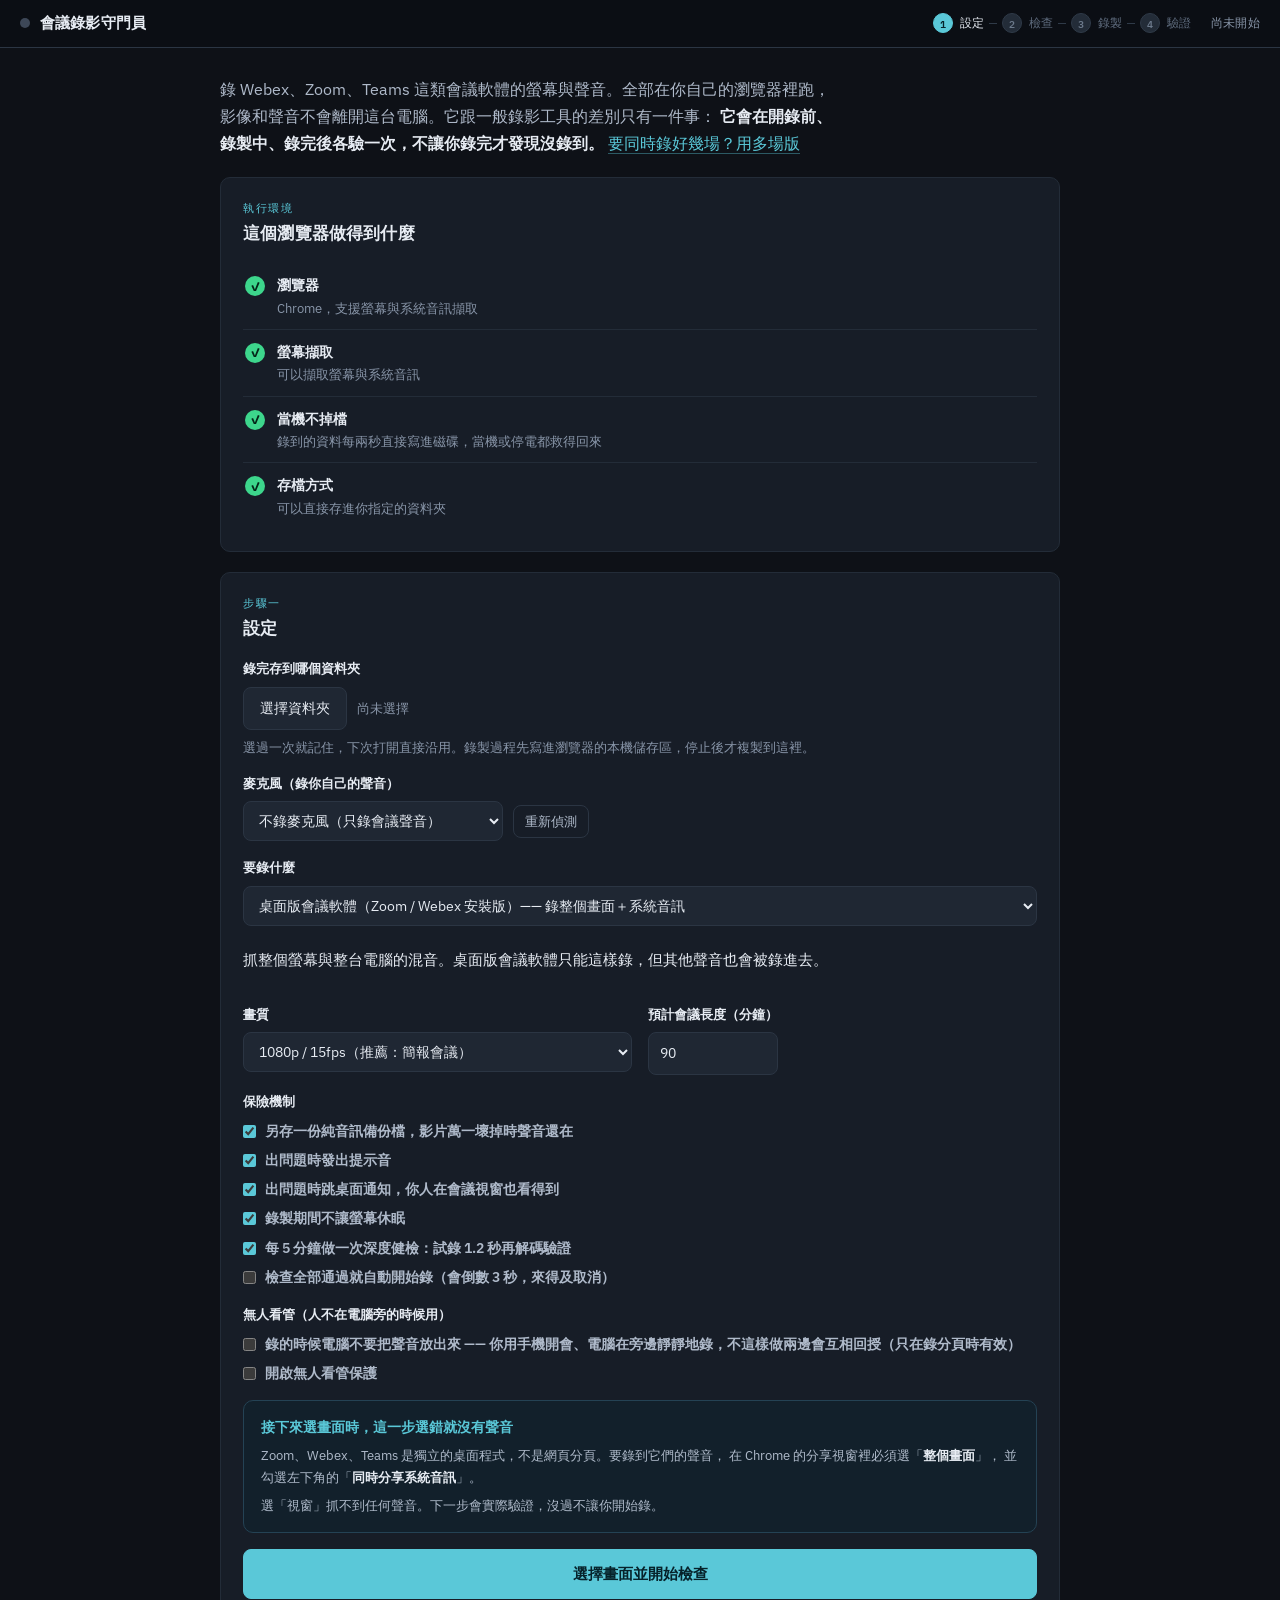
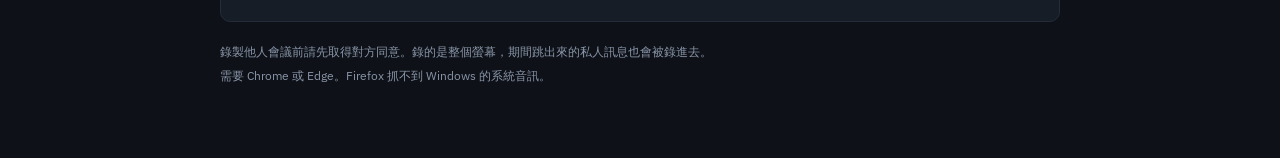
==== index.html @ 42abecb7 "四場教學寫進多場版頁面，並部署到 Cloudflare - multi.html 新增教學區：開始之前 4 條、正式步驟 10 步、最容易出錯的 4 件事   重點在「Chrome 分頁」頁籤與「同時" ====
<!doctype html>
<html lang="zh-Hant">
<head>
<meta charset="utf-8">
<meta name="viewport" content="width=device-width, initial-scale=1">
<title>會議錄影守門員</title>
<link rel="preconnect" href="https://fonts.googleapis.com">
<link rel="preconnect" href="https://fonts.gstatic.com" crossorigin>
<link rel="stylesheet" href="https://fonts.googleapis.com/css2?family=IBM+Plex+Mono:wght@400;500;600&family=IBM+Plex+Sans:wght@400;500;600;700&display=swap">
<link rel="stylesheet" href="app.css">
</head>
<body>
<header class="topbar">
<div class="rail">
  <div class="rail-id">
    <span class="rec-dot" id="statusDot"></span>
    <span class="rail-name">會議錄影守門員</span>
  </div>

  <ol class="stepper" id="stepper" aria-label="進度">
    <li data-n="1">設定</li>
    <li data-n="2">檢查</li>
    <li data-n="3">錄製</li>
    <li data-n="4">驗證</li>
  </ol>

  <div class="rail-clock" id="timer" hidden>00:00:00</div>
  <button type="button" class="btn stop sm" id="btnStopRail" hidden>停止並存檔</button>
  <div class="rail-state" id="statusText" role="status" aria-live="polite">初始化</div>
</div>

<div class="alert" id="alertBar" role="alert" aria-live="assertive" hidden>
  <span class="alert-mark" id="alertIcon">!</span>
  <div class="alert-body">
    <div class="alert-title" id="alertTitle"></div>
    <div class="alert-detail" id="alertDetail"></div>
  </div>
  <button type="button" class="btn ghost sm" id="alertMute">靜音提示</button>
</div>
</header>

<main>

  <p class="lede">
    錄 Webex、Zoom、Teams 這類會議軟體的螢幕與聲音。全部在你自己的瀏覽器裡跑，
    影像和聲音不會離開這台電腦。它跟一般錄影工具的差別只有一件事：
    <strong>它會在開錄前、錄製中、錄完後各驗一次，不讓你錄完才發現沒錄到。</strong>
    <a class="link" href="./multi.html">要同時錄好幾場？用多場版</a>
  </p>

  <!-- ── 環境自檢 ── -->
  <section class="panel" id="envCard">
    <div class="panel-head">
      <span class="eyebrow">執行環境</span>
      <h2>這個瀏覽器做得到什麼</h2>
    </div>
    <div class="checks" id="envList"></div>
    <div id="envEscape" hidden>
      <p class="note">螢幕擷取在嵌入的頁面裡被瀏覽器政策擋住，這一份只能看、不能錄。
        可以真正錄影的完整版在下面這個網址，把它貼到瀏覽器自己的分頁就能用：</p>
      <code class="urlbox" id="directUrl"></code>
      <div class="row">
        <button type="button" class="btn accent" id="btnCopyUrl">複製網址</button>
        <button type="button" class="btn" id="btnOpenTab">試著直接開新分頁</button>
        <span class="note" id="copyNote"></span>
      </div>
    </div>
  </section>

  <!-- ── 救援 ── -->
  <section class="panel flagged" id="recoveryCard" hidden>
    <div class="panel-head">
      <span class="eyebrow">救援</span>
      <h2>上次留下來的錄影檔</h2>
    </div>
    <p class="note">還存在瀏覽器本機儲存區裡。可能是上次當掉，也可能是匯出後沒清掉。</p>
    <div id="recoveryList" class="rows"></div>
  </section>

  <!-- ── 1 設定 ── -->
  <section class="panel" id="setupCard">
    <div class="panel-head">
      <span class="eyebrow">步驟一</span>
      <h2>設定</h2>
    </div>

    <div class="field">
      <span class="field-label">錄完存到哪個資料夾</span>
      <div class="row">
        <button type="button" class="btn accent" id="btnUseSaved" hidden>繼續用「<span id="savedName"></span>」</button>
        <button type="button" class="btn" id="btnPickDir">選擇資料夾</button>
        <span class="val" id="dirLabel">尚未選擇</span>
        <button type="button" class="btn ghost sm" id="btnForgetDir" hidden>忘記這個資料夾</button>
      </div>
      <p class="note">選過一次就記住，下次打開直接沿用。錄製過程先寫進瀏覽器的本機儲存區，停止後才複製到這裡。</p>
    </div>

    <div class="field">
      <label for="micSelect">麥克風（錄你自己的聲音）</label>
      <div class="row">
        <select id="micSelect"></select>
        <button type="button" class="btn ghost sm" id="btnRefreshMic">重新偵測</button>
      </div>
    </div>

    <div class="field">
      <label for="sourceMode">要錄什麼</label>
      <select id="sourceMode">
        <option value="monitor">桌面版會議軟體（Zoom / Webex 安裝版）—— 錄整個畫面＋系統音訊</option>
        <option value="browser">瀏覽器裡的會議（網頁版 / Meet / Teams）—— 只錄那個分頁</option>
      </select>
      <p class="hint" id="modeHint"></p>
    </div>

    <div class="grid-2">
      <div class="field">
        <label for="qualitySelect">畫質</label>
        <select id="qualitySelect"></select>
      </div>
      <div class="field">
        <label for="expectMinutes">預計會議長度（分鐘）</label>
        <input type="number" id="expectMinutes" value="90" min="5" max="600" step="5">
      </div>
    </div>

    <div class="field">
      <span class="field-label">保險機制</span>
      <label class="check" for="optBackupAudio"><input type="checkbox" id="optBackupAudio" checked><span>另存一份純音訊備份檔，影片萬一壞掉時聲音還在</span></label>
      <label class="check" for="optAlarm"><input type="checkbox" id="optAlarm" checked><span>出問題時發出提示音</span></label>
      <label class="check" for="optNotify"><input type="checkbox" id="optNotify" checked><span>出問題時跳桌面通知，你人在會議視窗也看得到</span></label>
      <label class="check" for="optWakeLock"><input type="checkbox" id="optWakeLock" checked><span>錄製期間不讓螢幕休眠</span></label>
      <label class="check" for="optDeep"><input type="checkbox" id="optDeep" checked><span>每 5 分鐘做一次深度健檢：試錄 1.2 秒再解碼驗證</span></label>
      <label class="check" for="optAutoStart"><input type="checkbox" id="optAutoStart"><span>檢查全部通過就自動開始錄（會倒數 3 秒，來得及取消）</span></label>
    </div>

    <div class="field">
      <span class="field-label">無人看管（人不在電腦旁的時候用）</span>
      <label class="check" for="optSilent"><input type="checkbox" id="optSilent"><span>錄的時候電腦不要把聲音放出來 —— 你用手機開會、電腦在旁邊靜靜地錄，不這樣做兩邊會互相回授（只在錄分頁時有效）</span></label>
      <label class="check" for="optUnattended"><input type="checkbox" id="optUnattended"><span>開啟無人看管保護</span></label>
      <div id="unattendedOpts" hidden>
        <label class="check" for="optAutoStopFatal"><input type="checkbox" id="optAutoStopFatal" checked><span>確定錄不到東西時自動收檔（資料停止寫入、錄影器停擺、寫檔失敗）—— 畫面卡住不算，因為那時聲音通常還在錄</span></label>
        <label class="check" for="optAutoStopQuiet"><input type="checkbox" id="optAutoStopQuiet"><span>連續靜音超過 <input type="number" id="quietMin" value="20" min="5" max="120" step="5"> 分鐘就收檔（會議散了自動結束；但如果真的安靜那麼久會提早收，尾巴會少）</span></label>
        <label class="check" for="maxHours2"><span>最長錄 <input type="number" id="maxHours" value="4" min="1" max="12" step="1"> 小時，到了就自動收檔存好</span></label>
        <p class="hint">⚠ 出門前記得把 Windows 的電源設定改成「永不睡眠」，電腦睡著錄影就停了。</p>
      </div>
    </div>

    <div class="callout" id="calloutMonitor">
      <h3>接下來選畫面時，這一步選錯就沒有聲音</h3>
      <p>Zoom、Webex、Teams 是獨立的桌面程式，不是網頁分頁。要錄到它們的聲音，
         在 Chrome 的分享視窗裡必須選「<strong>整個畫面</strong>」，
         並勾選左下角的「<strong>同時分享系統音訊</strong>」。</p>
      <p>選「視窗」抓不到任何聲音。下一步會實際驗證，沒過不讓你開始錄。</p>
    </div>

    <div class="callout" id="calloutBrowser" hidden>
      <h3>接下來選分頁時，這一步選錯就沒有聲音</h3>
      <p>在 Chrome 的分享視窗裡切到「<strong>Chrome 分頁</strong>」，挑會議那個分頁，
         並把「<strong>同時分享分頁音訊</strong>」勾起來。</p>
      <p>這個模式拿到的聲音<strong>只有那個分頁的</strong>，不會混到電腦上其他聲音，
         逐字稿品質最好。下一步會實際驗證，沒勾音訊不讓你開始錄。</p>
    </div>

    <button type="button" class="btn accent lg" id="btnPreflight">選擇畫面並開始檢查</button>
  </section>

  <!-- ── 2 檢查 ── -->
  <section class="panel" id="preflightCard" hidden>
    <div class="panel-head">
      <span class="eyebrow">步驟二</span>
      <h2>開錄前檢查</h2>
    </div>
    <div id="checkList" class="checks"></div>

    <figure class="screen" id="previewWrap" hidden>
      <video id="previewVideo" muted playsinline></video>
      <figcaption>這就是等一下會錄下去的畫面</figcaption>
    </figure>

    <div class="countdown" id="countdown" hidden>
      <span class="cd-num" id="cdNum">3</span>
      <span>檢查全部通過，即將自動開始錄製</span>
      <button type="button" class="btn sm" id="btnCancelAuto">先等一下</button>
    </div>

    <div class="row" id="preflightActions" hidden>
      <button type="button" class="btn accent lg" id="btnStart" disabled>開始錄製</button>
      <button type="button" class="btn ghost" id="btnRecheck">重新檢查</button>
      <button type="button" class="btn ghost" id="btnCancelPre">取消</button>
    </div>
    <label class="check" id="overrideWrap" for="optOverride" hidden>
      <input type="checkbox" id="optOverride"><span>我知道上面的紅色項目，仍要開始錄</span>
    </label>
  </section>

  <!-- ── 3 錄製中 ── -->
  <section class="panel" id="liveCard" hidden>
    <div class="panel-head">
      <span class="eyebrow">步驟三</span>
      <h2>錄製中</h2>
    </div>

    <div class="bank">
      <div class="slot" id="gVideo">
        <span class="slot-label">畫面</span>
        <span class="slot-big" id="vFps">–</span>
        <span class="slot-sub" id="vRes">等待訊號</span>
      </div>

      <div class="slot" id="gSys">
        <span class="slot-label">系統音<span class="slot-tag">會議聲音</span></span>
        <span class="slot-big mono" id="sysDb">−∞ <i>dBFS</i></span>
        <div class="meter"><div class="meter-fill" id="sysMeter"></div><div class="meter-zone"></div><div class="meter-hold" id="sysHold"></div></div>
        <div class="scale"><span>−60</span><span>−40</span><span>−20</span><span>0</span></div>
        <span class="slot-sub" id="sysSub">等待訊號</span>
      </div>

      <div class="slot" id="gMic">
        <span class="slot-label">麥克風<span class="slot-tag">你的聲音</span></span>
        <span class="slot-big mono" id="micDb">−∞ <i>dBFS</i></span>
        <div class="meter"><div class="meter-fill mic" id="micMeter"></div><div class="meter-zone"></div><div class="meter-hold" id="micHold"></div></div>
        <div class="scale"><span>−60</span><span>−40</span><span>−20</span><span>0</span></div>
        <span class="slot-sub" id="micSub">等待訊號</span>
      </div>

      <div class="slot" id="gDisk">
        <span class="slot-label">已安全落地</span>
        <span class="slot-big mono" id="diskVal">0 MB</span>
        <span class="slot-sub" id="diskSub">等待資料</span>
      </div>
    </div>

    <div class="mixer">
      <label for="sysGain">系統音音量 <input type="range" id="sysGain" min="0" max="2" step="0.05" value="1"></label>
      <label for="micGain">麥克風音量 <input type="range" id="micGain" min="0" max="2" step="0.05" value="1"></label>
    </div>

    <div class="row">
      <button type="button" class="btn stop lg" id="btnStop">停止並存檔</button>
      <button type="button" class="btn amber" id="btnReattach" hidden>重新接上畫面，開新的一段</button>
    </div>

    <span class="eyebrow spaced">事件紀錄</span>
    <div class="log" id="logBox"></div>
  </section>

  <!-- ── 4 完成 ── -->
  <section class="panel" id="doneCard" hidden>
    <div class="panel-head">
      <span class="eyebrow">步驟四</span>
      <h2>完成與驗證</h2>
    </div>
    <div id="doneSummary" class="verdict"></div>
    <div id="verifyList" class="checks"></div>
    <div id="fileList" class="rows"></div>
    <figure class="screen">
      <video id="resultVideo" controls playsinline></video>
      <figcaption>拉到中間和最後各看一眼，確認整段都在。</figcaption>
    </figure>
    <div class="row">
      <button type="button" class="btn accent" id="btnAgain">再錄一場</button>
      <button type="button" class="btn ghost" id="btnClearTemp">清除瀏覽器裡的暫存副本</button>
    </div>
  </section>

  <footer class="foot">
    <p>錄製他人會議前請先取得對方同意。錄的是整個螢幕，期間跳出來的私人訊息也會被錄進去。</p>
    <p>需要 Chrome 或 Edge。Firefox 抓不到 Windows 的系統音訊。</p>
  </footer>

</main>

<script type="module" src="js/app.js"></script>
</body>
</html>
---- app.css ----
/* 會議錄影守門員
 *
 * 刻意單一深色主題：這是一台跟會議並排開著的儀表，亮底頁面在旁邊很刺眼，
 * 而音量表與「錄製中」的紅點也只有在深底上才讀得準。所有顏色都明寫，
 * 不依賴外層的底色。
 */

:root{
  /* 中性色帶藍偏，不是純灰 */
  --ground:#0E1117;
  --panel:#171D27;
  --raise:#1F2733;
  --line:#2B3543;
  --line-soft:#232C38;

  --ink:#E7ECF3;
  --ink-mid:#AFBACA;
  --ink-dim:#8895A8;

  --accent:#5AC8D8;      /* 儀器讀數的青 */
  --accent-ink:#06222A;
  --ok:#3DD68C;
  --warn:#E8A33D;
  --fail:#E5484D;
  --rec:#FF4747;

  --r:10px;
  color-scheme:dark;
}

*{box-sizing:border-box}
[hidden]{display:none !important}

body{
  margin:0;
  background:var(--ground);
  color:var(--ink);
  font-family:"IBM Plex Sans","Microsoft JhengHei UI","Microsoft JhengHei","Segoe UI",system-ui,sans-serif;
  font-size:15px;
  line-height:1.65;
  -webkit-font-smoothing:antialiased;
}
.mono,.log{font-family:"IBM Plex Mono",Consolas,"Courier New",monospace}

main{
  max-width:880px;
  margin:0 auto;
  padding-inline:20px;
  padding-block:28px 72px;
  display:flex;
  flex-direction:column;
  gap:20px;
}

/* ───────── 頂欄 ───────── */
/* 頂欄和警示列必須一起吸頂：錄製中計時器出現會讓頂欄變高，
   各自寫死 top 值會互相疊到。 */
.topbar{position:sticky; top:0; z-index:30}
.rail{
  display:flex; align-items:center; gap:18px;
  padding:11px 20px;
  background:#0B0E14;
  border-bottom:1px solid var(--line);
}
.rail-id{display:flex; align-items:center; gap:10px; flex:1; min-width:0}
.rail-name{font-weight:600; font-size:15px; letter-spacing:.01em; white-space:nowrap; overflow:hidden; text-overflow:ellipsis}
.rec-dot{width:10px; height:10px; border-radius:50%; background:#3D4757; flex:none}
.rec-dot.ok{background:var(--ok); box-shadow:0 0 0 3px rgba(61,214,140,.16)}
.rec-dot.warn{background:var(--warn); box-shadow:0 0 0 3px rgba(232,163,61,.16)}
.rec-dot.rec{background:var(--rec); box-shadow:0 0 0 3px rgba(255,71,71,.18); animation:blink 1.5s steps(1,end) infinite}
@keyframes blink{0%,60%{opacity:1}61%,100%{opacity:.25}}
@media (prefers-reduced-motion:reduce){.rec-dot.rec{animation:none}}
.rail-clock{
  font-family:"IBM Plex Mono",Consolas,monospace;
  font-size:24px; font-weight:500; font-variant-numeric:tabular-nums;
  letter-spacing:.02em; color:var(--ink);
}
.rail-state{font-size:12px; color:var(--ink-dim); letter-spacing:.03em; white-space:nowrap}

/* 步驟指示器：這是真的有順序的流程，不是裝飾 */
.stepper{
  display:flex; align-items:center; gap:0; margin:0; padding:0; list-style:none;
  font-size:11.5px; color:#5E6B7D;
}
.stepper li{display:flex; align-items:center; gap:7px; padding:0 2px}
.stepper li::before{
  content:attr(data-n);
  width:18px; height:18px; border-radius:50%; flex:none;
  display:grid; place-items:center;
  font-family:"IBM Plex Mono",Consolas,monospace; font-size:10px; font-weight:600;
  background:#232C38; color:#6C7A8C; border:1px solid #2F3A48;
}
.stepper li + li::after{content:none}
.stepper li:not(:last-child){margin-right:14px; position:relative}
.stepper li:not(:last-child)::after{
  content:''; position:absolute; right:-11px; width:8px; height:1px; background:#2F3A48;
}
.stepper li.done{color:var(--ink-dim)}
.stepper li.done::before{background:#1E3A2C; color:var(--ok); border-color:#27523C; content:'✓'}
.stepper li.now{color:var(--ink)}
.stepper li.now::before{background:var(--accent); color:var(--accent-ink); border-color:var(--accent)}
@media (max-width:860px){.stepper{display:none}}

/* ───────── 警示 ───────── */
.alert{
  display:flex; align-items:center; gap:14px;
  padding:13px 20px;
  background:#2E1215;
  border-bottom:1px solid var(--fail);
}
.alert.soft{background:#2C2210; border-bottom-color:var(--warn)}
.alert-mark{
  width:26px; height:26px; border-radius:50%; flex:none;
  display:grid; place-items:center; font-weight:700; font-size:14px;
  background:var(--fail); color:#fff;
}
.alert.soft .alert-mark{background:var(--warn); color:#1E1500}
.alert-body{flex:1; min-width:0}
.alert-title{font-weight:600; font-size:14px}
.alert-detail{font-size:12.5px; color:#DFC8C8; line-height:1.5}
.alert.soft .alert-detail{color:#E3D5B4}

/* ───────── 文案 ───────── */
.lede{
  margin:0;
  font-size:15.5px; line-height:1.75; color:var(--ink-mid);
  max-width:62ch;
}
.lede strong{color:var(--ink); font-weight:600}

/* ───────── 面板 ───────── */
.panel{
  background:var(--panel);
  border:1px solid var(--line-soft);
  border-radius:var(--r);
  padding:22px;
  display:flex; flex-direction:column; gap:16px;
}
.panel.flagged{border-color:var(--warn)}
.panel-head{display:flex; flex-direction:column; gap:2px}
.panel-head h2{margin:0; font-size:17px; font-weight:600; letter-spacing:.01em; text-wrap:balance}
.eyebrow{
  font-family:"IBM Plex Mono",Consolas,monospace;
  font-size:10.5px; font-weight:500; letter-spacing:.16em; text-transform:uppercase;
  color:var(--accent);
}
.eyebrow.spaced{margin-top:6px}
.note{margin:0; font-size:12.5px; line-height:1.6; color:var(--ink-dim)}
.val{font-size:13px; color:var(--ink-dim); word-break:break-all}

/* ───────── 表單 ───────── */
.field{display:flex; flex-direction:column; gap:7px}
.field>label,.field-label{font-size:13px; font-weight:600; color:var(--ink)}
.grid-2{display:grid; grid-template-columns:repeat(auto-fit,minmax(220px,1fr)); gap:16px}
.row{display:flex; align-items:center; gap:10px; flex-wrap:wrap}

select,input[type=number]{
  background:var(--raise); color:var(--ink);
  border:1px solid var(--line); border-radius:8px;
  padding:9px 11px; font:inherit; font-size:14px;
  max-width:100%;
}
select{min-width:min(260px,100%)}
input[type=number]{width:130px; font-variant-numeric:tabular-nums}
select:focus-visible,input:focus-visible,button:focus-visible{
  outline:2px solid var(--accent); outline-offset:2px;
}

label.check{
  display:flex; align-items:flex-start; gap:9px;
  font-size:13.5px; color:var(--ink-mid); cursor:pointer;
}
label.check input{margin:5px 0 0; flex:none; accent-color:var(--accent)}

/* ───────── 按鈕 ───────── */
.btn{
  background:var(--raise); color:var(--ink);
  border:1px solid var(--line); border-radius:8px;
  padding:9px 16px; font:inherit; font-size:14px; font-weight:500;
  cursor:pointer; transition:border-color .12s, background .12s;
}
.btn:hover{border-color:#3B4759}
.btn.accent{background:var(--accent); border-color:var(--accent); color:var(--accent-ink); font-weight:600}
.btn.accent:hover{background:#6FD5E3}
.btn.accent:disabled{background:#243039; border-color:#243039; color:#5E6C7C; cursor:not-allowed}
.btn.stop{background:var(--fail); border-color:var(--fail); color:#fff; font-weight:600}
.btn.amber{background:var(--warn); border-color:var(--warn); color:#1E1500; font-weight:600}
.btn.ghost{background:transparent; color:var(--ink-mid)}
.btn.lg{padding:12px 24px; font-size:15px}
.btn.sm{padding:5px 11px; font-size:12.5px}

/* ───────── 提示框 ───────── */
.callout{
  background:#12202B;
  border:1px solid #244254;
  border-radius:var(--r);
  padding:15px 17px;
  display:flex; flex-direction:column; gap:7px;
}
.callout h3{margin:0; font-size:13.5px; font-weight:600; color:var(--accent)}
.callout p{margin:0; font-size:13px; line-height:1.65; color:var(--ink-mid)}
.callout strong{color:var(--ink); font-weight:600}

/* ───────── 檢查清單 ───────── */
.checks{display:flex; flex-direction:column}
.ci{
  display:flex; gap:12px; align-items:flex-start;
  padding:11px 2px;
  border-top:1px solid var(--line-soft);
}
.ci:first-child{border-top:none}
.ci-mark{
  width:20px; height:20px; border-radius:50%; flex:none; margin-top:2px;
  display:grid; place-items:center; font-size:12px; font-weight:700;
  background:#39434F; color:var(--ink-dim);
}
.ci-pass .ci-mark{background:var(--ok); color:#042518}
.ci-warn .ci-mark{background:var(--warn); color:#1E1500}
.ci-fail .ci-mark{background:var(--fail); color:#fff}
.ci-body{min-width:0; display:flex; flex-direction:column; gap:2px}
.ci-name{font-size:13.5px; font-weight:600}
.ci-detail{font-size:12.5px; line-height:1.55; color:var(--ink-dim)}
.ci-fix{font-size:12.5px; line-height:1.55; color:#F0C67C}
.ci-body .btn{align-self:flex-start; margin-top:5px}

/* ───────── 倒數 ───────── */
.countdown{
  display:flex; align-items:center; gap:12px;
  background:#12241C; border:1px solid #27523C; border-radius:var(--r);
  padding:12px 16px; font-size:13.5px; color:var(--ink-mid);
}
.cd-num{
  font-family:"IBM Plex Mono",Consolas,monospace; font-size:22px; font-weight:600;
  color:var(--ok); font-variant-numeric:tabular-nums; min-width:20px; text-align:center;
}

/* ───────── 逃生出口：直接網址 ───────── */
#envEscape{display:flex; flex-direction:column; gap:10px}
.urlbox{
  display:block; font-family:"IBM Plex Mono",Consolas,monospace; font-size:12.5px;
  background:#0B0E14; border:1px solid var(--line); border-radius:8px;
  padding:10px 12px; color:var(--accent); word-break:break-all; user-select:all;
}

/* ───────── 儀表區 ───────── */
.bank{display:grid; grid-template-columns:repeat(auto-fit,minmax(200px,1fr)); gap:12px}
.slot{
  background:var(--raise);
  border:1px solid var(--line);
  border-radius:var(--r);
  padding:13px 14px;
  display:flex; flex-direction:column; gap:3px;
}
.slot.bad{border-color:var(--fail); background:#241318}
.slot.soft{border-color:var(--warn)}
.slot-label{
  font-size:11px; letter-spacing:.06em; color:var(--ink-dim);
  display:flex; align-items:center; gap:6px; flex-wrap:wrap;
}
.slot-tag{
  font-size:9.5px; letter-spacing:.04em; padding:1px 5px; border-radius:4px;
  background:#2A3542; color:var(--ink-dim);
}
.slot-big{font-size:23px; font-weight:600; font-variant-numeric:tabular-nums; line-height:1.25}
.slot-big i{font-style:normal; font-size:11px; font-weight:400; color:var(--ink-dim); letter-spacing:.04em}
.slot-sub{font-size:11.5px; color:var(--ink-dim)}

.meter{
  position:relative; height:9px; margin:6px 0 4px;
  background:#0B0E14; border-radius:5px; overflow:hidden;
}
.meter-fill{
  position:absolute; inset:0 auto 0 0; width:0%;
  background:linear-gradient(90deg,var(--ok),var(--ok) 62%,var(--warn) 84%,var(--fail));
  transition:width .07s linear;
}
.meter-fill.mic{background:linear-gradient(90deg,var(--accent),var(--accent) 62%,var(--warn) 84%,var(--fail))}
.meter-hold{
  position:absolute; top:0; bottom:0; width:2px; left:0;
  background:var(--ink); opacity:.8; transition:left .2s linear;
}
/* 最後 6 dB 是過載區，跟真的音量表一樣標出來 */
.meter-zone{position:absolute; top:0; bottom:0; right:0; width:10%; background:rgba(229,72,77,.18); pointer-events:none}
.scale{
  display:flex; justify-content:space-between;
  font-family:"IBM Plex Mono",Consolas,monospace; font-size:9px; color:#5E6B7D;
  letter-spacing:.02em; margin:-2px 0 2px;
}

.mixer{display:flex; gap:26px; flex-wrap:wrap; font-size:12.5px; color:var(--ink-dim)}
.mixer input[type=range]{vertical-align:middle; accent-color:var(--accent); max-width:150px}

/* ───────── 事件紀錄 ───────── */
.log{
  background:#0B0E14; border:1px solid var(--line-soft); border-radius:8px;
  padding:10px 12px; height:200px; overflow-y:auto;
  font-size:11.5px; line-height:1.75;
}
.log div{white-space:pre-wrap; word-break:break-word}
.l-info{color:var(--ink-dim)}
.l-ok{color:var(--ok)}
.l-warn{color:var(--warn)}
.l-fail{color:#FF8A8A}

/* ───────── 列表 ───────── */
.rows{display:flex; flex-direction:column; gap:8px}
.rows>div{
  display:flex; align-items:center; gap:12px; flex-wrap:wrap;
  background:var(--raise); border:1px solid var(--line);
  border-radius:8px; padding:10px 13px; font-size:12.5px;
}
.rows .fn{flex:1; min-width:180px; font-family:"IBM Plex Mono",Consolas,monospace; word-break:break-all}
.rows .meta{color:var(--ink-dim)}

/* ───────── 判定 ───────── */
.verdict{
  border-left:3px solid var(--line);
  padding:12px 15px; border-radius:0 8px 8px 0;
  background:var(--raise); font-size:14.5px; line-height:1.6;
}
.verdict.ok{border-left-color:var(--ok)}
.verdict.warn{border-left-color:var(--warn)}
.verdict.bad{border-left-color:var(--fail)}

/* ───────── 畫面預覽 ───────── */
.screen{margin:0; display:flex; flex-direction:column; gap:7px}
.screen video{
  width:100%; max-width:100%; max-height:380px;
  background:#000; border-radius:8px; border:1px solid var(--line);
}
.screen figcaption{font-size:12px; color:var(--ink-dim)}

/* ───────── 頁尾 ───────── */
.foot{display:flex; flex-direction:column; gap:4px; color:var(--ink-dim); font-size:12px}
.foot p{margin:0}

@media (max-width:480px){
  .rail{gap:12px; padding:10px 16px}
  .rail-clock{font-size:20px}
  main{padding-inline:16px}
  .panel{padding:18px 16px}
}

/* ═════════ 多場同時錄（multi.html） ═════════ */

.beta{
  font-family:"IBM Plex Mono",Consolas,monospace; font-size:9.5px; letter-spacing:.1em;
  text-transform:uppercase; padding:2px 6px; border-radius:4px;
  background:#2A3542; color:var(--accent); border:1px solid #33414F; flex:none;
}
.link{color:var(--accent); text-decoration:none; border-bottom:1px solid rgba(90,200,216,.4)}
.link:hover{border-bottom-color:var(--accent)}
.callout.warnish{background:#241D10; border-color:#4A3A17}
.callout.warnish h3{color:var(--warn)}
.bad-text{color:var(--fail)}

.budget{
  background:#0B0E14; border:1px solid var(--line-soft); border-radius:8px;
  padding:11px 14px; font-size:12.5px; line-height:1.8; color:var(--ink-dim);
}
.budget strong{color:var(--ink)}

/* 場次卡 */
.slots{display:flex; flex-direction:column; gap:12px}
.slot-card{
  background:var(--raise); border:1px solid var(--line); border-radius:var(--r);
  padding:14px; display:flex; flex-direction:column; gap:11px;
}
.slot-card[data-state="ready"]{border-color:#27523C}
.slot-card[data-state="recording"]{border-color:var(--accent)}
.slot-card[data-trouble="fatal"]{border-color:var(--fail); background:#241318}
.slot-card[data-trouble="warn"]{border-color:var(--warn)}

.sc-head{display:flex; align-items:center; gap:10px; flex-wrap:wrap}
.sc-name{
  flex:1; min-width:180px;
  background:var(--panel); color:var(--ink); border:1px solid var(--line);
  border-radius:8px; padding:8px 11px; font:inherit; font-size:14px; font-weight:600;
}
.sc-name:disabled{opacity:.7}
.sc-state{font-size:11.5px; color:var(--ink-dim); white-space:nowrap}
.slot-card[data-state="ready"] .sc-state{color:var(--ok)}
.slot-card[data-state="recording"] .sc-state{color:var(--accent)}

.sc-checks .ci{padding:8px 0}
.sc-gauges{display:grid; grid-template-columns:repeat(auto-fit,minmax(150px,1fr)); gap:10px}
.sc-g{background:var(--panel); border:1px solid var(--line-soft); border-radius:8px; padding:10px 12px;
  display:flex; flex-direction:column; gap:2px}
.sc-gl{font-size:10.5px; letter-spacing:.06em; color:var(--ink-dim)}
.sc-gv{font-size:19px; font-weight:600; font-variant-numeric:tabular-nums}
.sc-gv i{font-style:normal; font-size:10px; font-weight:400; color:var(--ink-dim)}

/* 完成頁 */
.result{margin:0 0 20px; display:flex; flex-direction:column; gap:10px}
.stress{
  background:#0B0E14; border:1px solid var(--line); border-radius:var(--r);
  padding:16px 18px; display:flex; flex-direction:column; gap:6px; margin-top:8px;
}
.stress h3{margin:0 0 6px; font-size:14px; color:var(--accent); font-weight:600}
.st-line{display:flex; align-items:baseline; gap:10px; font-size:12.5px; color:var(--ink-dim); flex-wrap:wrap}
.st-line b{color:var(--ink); font-family:"IBM Plex Mono",Consolas,monospace; font-weight:500; font-variant-numeric:tabular-nums}
.st-note{font-size:11px; color:#5E6B7D}
.st-block{border-top:1px solid var(--line-soft); padding-top:10px; margin-top:6px;
  display:flex; flex-direction:column; gap:5px}
.st-name{font-size:13px; font-weight:600; color:var(--ink)}

/* 教學 */
.howto-h{margin:10px 0 0; font-size:13px; font-weight:600; color:var(--accent)}
ol.howto{margin:0; padding-left:22px; display:flex; flex-direction:column; gap:9px;
  font-size:13.5px; line-height:1.7; color:var(--ink-mid)}
ol.howto b{color:var(--ink); font-weight:600}
ol.howto ul{margin:6px 0 0; padding-left:18px; display:flex; flex-direction:column; gap:4px;
  font-size:13px; color:var(--ink-dim)}
ol.howto li::marker{color:var(--accent); font-family:"IBM Plex Mono",monospace; font-weight:500}
.pitfalls{display:flex; flex-direction:column; gap:1px; background:var(--line-soft);
  border:1px solid var(--line-soft); border-radius:8px; overflow:hidden}
.pitfalls>div{background:var(--raise); padding:11px 14px; display:flex; flex-direction:column; gap:3px}
.pitfalls b{font-size:13px; color:var(--warn); font-weight:600}
.pitfalls span{font-size:12.5px; line-height:1.6; color:var(--ink-dim)}
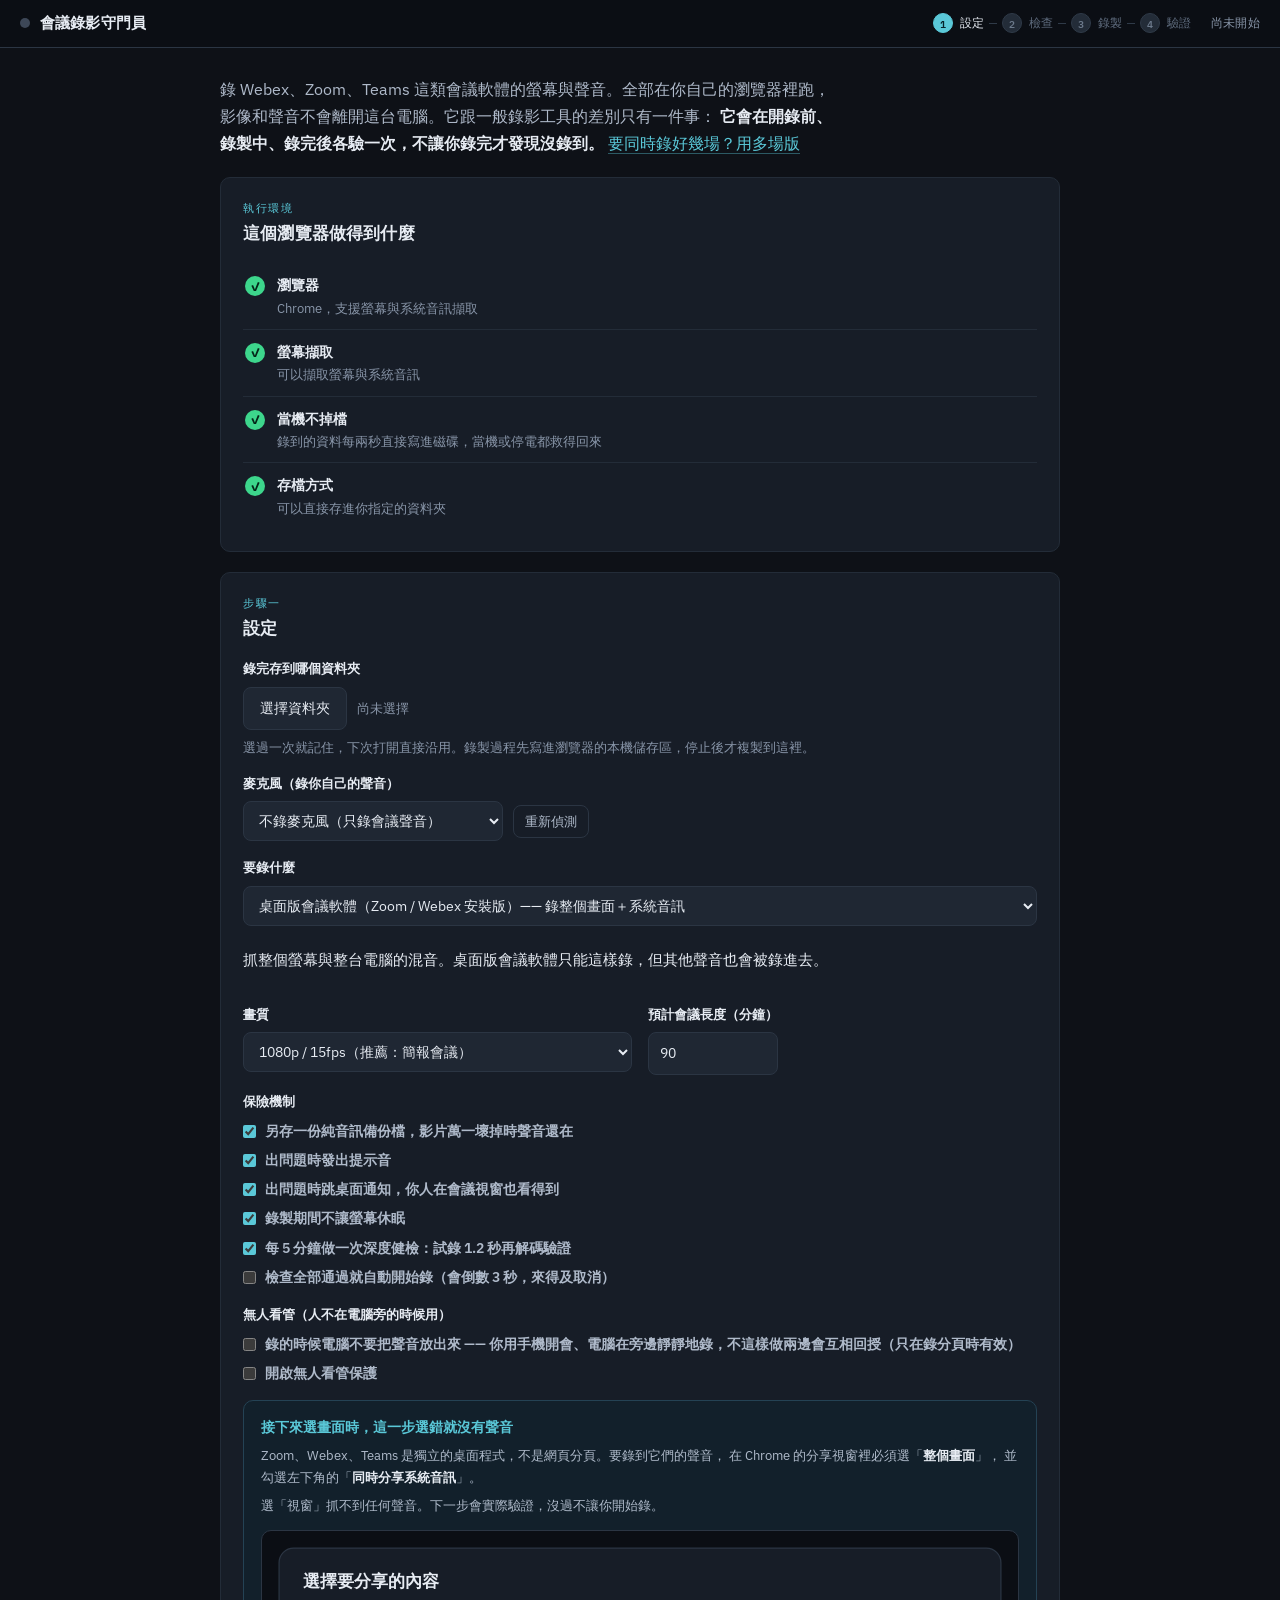
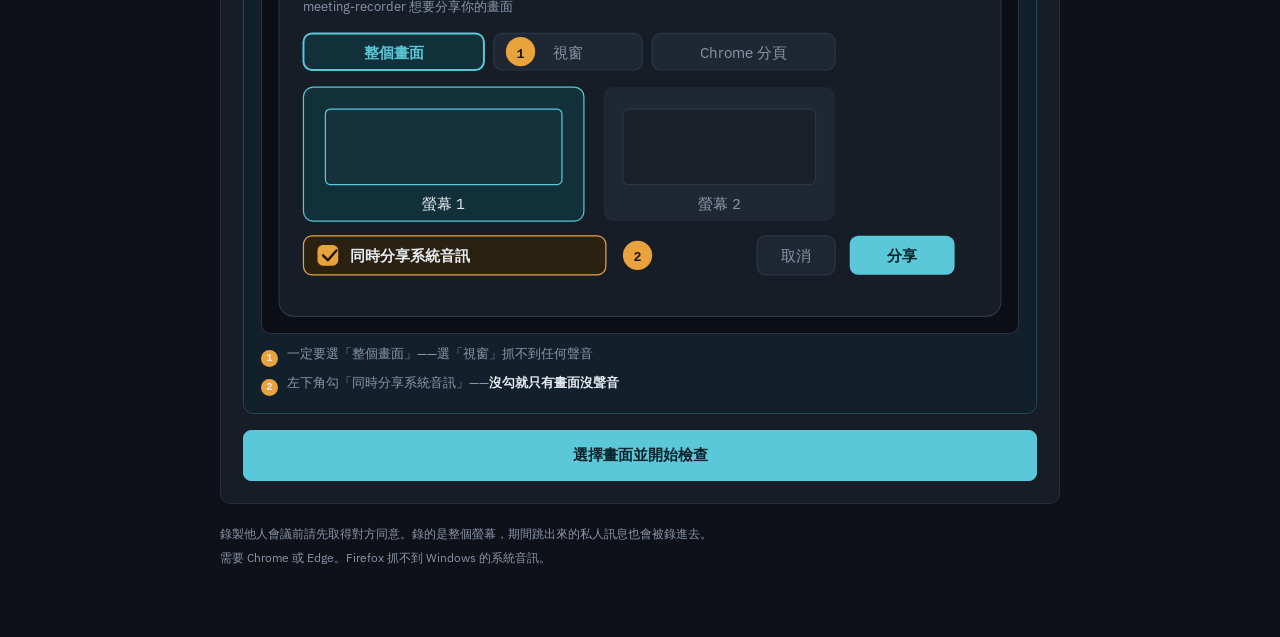
==== commit 78edfcd1: "教學改成圖示步驟，並畫出 Chrome 分享視窗示意圖 最容易出錯的一步是分享視窗裡要選哪個頁籤、要勾哪個框，純文字講不清楚。 改成內嵌 SVG 畫出對話框本體，用編號圓點標出兩個關鍵位置： - 主頁" ====
--- a/index.html
+++ b/index.html
@@ -151,6 +151,43 @@
          在 Chrome 的分享視窗裡必須選「<strong>整個畫面</strong>」，
          並勾選左下角的「<strong>同時分享系統音訊</strong>」。</p>
       <p>選「視窗」抓不到任何聲音。下一步會實際驗證，沒過不讓你開始錄。</p>
+      <figure class="illus">
+        <svg viewBox="0 0 620 330" role="img" aria-label="Chrome 分享視窗示意圖：選擇整個畫面，並勾選同時分享系統音訊">
+          <rect x="14" y="14" width="592" height="302" rx="12" class="dlg"/>
+          <text x="34" y="46" class="t-title">選擇要分享的內容</text>
+          <text x="34" y="66" class="t-dim">meeting-recorder 想要分享你的畫面</text>
+
+          <rect x="34" y="84" width="148" height="30" rx="7" class="tab on"/>
+          <text x="108" y="104" class="t-tab on" text-anchor="middle">整個畫面</text>
+          <rect x="190" y="84" width="122" height="30" rx="7" class="tab"/>
+          <text x="251" y="104" class="t-tab" text-anchor="middle">視窗</text>
+          <rect x="320" y="84" width="150" height="30" rx="7" class="tab"/>
+          <text x="395" y="104" class="t-tab" text-anchor="middle">Chrome 分頁</text>
+          <circle cx="212" cy="99" r="12" class="pin"/><text x="212" y="104" class="t-pin" text-anchor="middle">1</text>
+
+          <rect x="34" y="128" width="230" height="110" rx="8" class="row on"/>
+          <rect x="52" y="146" width="194" height="62" rx="4" class="screen-thumb"/>
+          <text x="149" y="228" class="t-row on" text-anchor="middle">螢幕 1</text>
+          <rect x="280" y="128" width="190" height="110" rx="8" class="row"/>
+          <rect x="296" y="146" width="158" height="62" rx="4" class="screen-thumb dim"/>
+          <text x="375" y="228" class="t-row" text-anchor="middle">螢幕 2</text>
+
+          <rect x="34" y="250" width="248" height="32" rx="7" class="chk on"/>
+          <rect x="46" y="258" width="16" height="16" rx="4" class="box on"/>
+          <path d="M50 266l4 4 7-8" class="tick"/>
+          <text x="72" y="271" class="t-chk on">同時分享系統音訊</text>
+          <circle cx="308" cy="266" r="12" class="pin"/><text x="308" y="271" class="t-pin" text-anchor="middle">2</text>
+
+          <rect x="406" y="250" width="64" height="32" rx="7" class="btn-ghost"/>
+          <text x="438" y="271" class="t-btn" text-anchor="middle">取消</text>
+          <rect x="482" y="250" width="86" height="32" rx="7" class="btn-go"/>
+          <text x="525" y="271" class="t-go" text-anchor="middle">分享</text>
+        </svg>
+        <figcaption>
+          <span><b class="pin-n">1</b> 一定要選「整個畫面」——選「視窗」抓不到任何聲音</span>
+          <span><b class="pin-n">2</b> 左下角勾「同時分享系統音訊」——<b>沒勾就只有畫面沒聲音</b></span>
+        </figcaption>
+      </figure>
     </div>
 
     <div class="callout" id="calloutBrowser" hidden>
@@ -159,6 +196,44 @@
          並把「<strong>同時分享分頁音訊</strong>」勾起來。</p>
       <p>這個模式拿到的聲音<strong>只有那個分頁的</strong>，不會混到電腦上其他聲音，
          逐字稿品質最好。下一步會實際驗證，沒勾音訊不讓你開始錄。</p>
+      <figure class="illus">
+        <svg viewBox="0 0 620 330" role="img" aria-label="Chrome 分享視窗示意圖：選擇 Chrome 分頁，並勾選同時分享分頁音訊">
+          <rect x="14" y="14" width="592" height="302" rx="12" class="dlg"/>
+          <text x="34" y="46" class="t-title">選擇要分享的內容</text>
+          <text x="34" y="66" class="t-dim">meeting-recorder 想要分享你的畫面</text>
+
+          <rect x="34" y="84" width="148" height="30" rx="7" class="tab"/>
+          <text x="108" y="104" class="t-tab" text-anchor="middle">整個畫面</text>
+          <rect x="190" y="84" width="122" height="30" rx="7" class="tab"/>
+          <text x="251" y="104" class="t-tab" text-anchor="middle">視窗</text>
+          <rect x="320" y="84" width="150" height="30" rx="7" class="tab on"/>
+          <text x="395" y="104" class="t-tab on" text-anchor="middle">Chrome 分頁</text>
+          <circle cx="500" cy="99" r="12" class="pin"/><text x="500" y="104" class="t-pin" text-anchor="middle">1</text>
+
+          <rect x="34" y="128" width="436" height="34" rx="7" class="row on"/>
+          <rect x="46" y="138" width="14" height="14" rx="3" class="fav"/>
+          <text x="70" y="150" class="t-row on">Zoom Meeting — 今天這場</text>
+          <rect x="34" y="168" width="436" height="30" rx="7" class="row"/>
+          <text x="70" y="188" class="t-row">Gmail</text>
+          <rect x="34" y="204" width="436" height="30" rx="7" class="row"/>
+          <text x="70" y="224" class="t-row">Google 試算表</text>
+
+          <rect x="34" y="250" width="232" height="32" rx="7" class="chk on"/>
+          <rect x="46" y="258" width="16" height="16" rx="4" class="box on"/>
+          <path d="M50 266l4 4 7-8" class="tick"/>
+          <text x="72" y="271" class="t-chk on">同時分享分頁音訊</text>
+          <circle cx="292" cy="266" r="12" class="pin"/><text x="292" y="271" class="t-pin" text-anchor="middle">2</text>
+
+          <rect x="406" y="250" width="64" height="32" rx="7" class="btn-ghost"/>
+          <text x="438" y="271" class="t-btn" text-anchor="middle">取消</text>
+          <rect x="482" y="250" width="86" height="32" rx="7" class="btn-go"/>
+          <text x="525" y="271" class="t-go" text-anchor="middle">分享</text>
+        </svg>
+        <figcaption>
+          <span><b class="pin-n">1</b> 切到「Chrome 分頁」，挑會議那一個</span>
+          <span><b class="pin-n">2</b> 左下角勾「同時分享分頁音訊」——<b>沒勾就只有畫面沒聲音</b></span>
+        </figcaption>
+      </figure>
     </div>
 
     <button type="button" class="btn accent lg" id="btnPreflight">選擇畫面並開始檢查</button>
--- a/app.css
+++ b/app.css
@@ -417,3 +417,93 @@
 .pitfalls>div{background:var(--raise); padding:11px 14px; display:flex; flex-direction:column; gap:3px}
 .pitfalls b{font-size:13px; color:var(--warn); font-weight:600}
 .pitfalls span{font-size:12.5px; line-height:1.6; color:var(--ink-dim)}
+
+/* 方案 / 付費 */
+.plans{display:grid; grid-template-columns:repeat(auto-fit,minmax(280px,1fr)); gap:16px}
+.plan{background:var(--panel); border:1px solid var(--line-soft); border-radius:var(--r);
+  padding:22px; display:flex; flex-direction:column; gap:14px}
+.plan.hot{border-color:var(--accent)}
+.price{font-size:34px; font-weight:700; font-variant-numeric:tabular-nums; line-height:1}
+.price span{font-size:14px; font-weight:400; color:var(--ink-dim)}
+ul.feat{margin:0; padding-left:18px; display:flex; flex-direction:column; gap:7px;
+  font-size:13.5px; line-height:1.6; color:var(--ink-mid)}
+ul.feat b{color:var(--ink)}
+ul.feat li::marker{color:var(--accent)}
+.buy{display:flex; flex-direction:column; gap:8px; margin-top:auto}
+.buy label{font-size:12px; color:var(--ink-dim); line-height:1.5}
+.buy input{background:var(--raise); color:var(--ink); border:1px solid var(--line);
+  border-radius:8px; padding:10px 12px; font:inherit; font-size:14px}
+.qa{display:flex; flex-direction:column; gap:1px; background:var(--line-soft);
+  border:1px solid var(--line-soft); border-radius:8px; overflow:hidden}
+.qa>div{background:var(--raise); padding:12px 14px; display:flex; flex-direction:column; gap:4px}
+.qa b{font-size:13px; color:var(--ink)}
+.qa span{font-size:12.5px; line-height:1.6; color:var(--ink-dim)}
+
+.license-box input{background:var(--raise); color:var(--ink); border:1px solid var(--line);
+  border-radius:8px; padding:9px 12px; font:inherit; font-size:14px;
+  font-family:"IBM Plex Mono",Consolas,monospace; letter-spacing:1px; min-width:210px}
+.license-box .btn[href]{text-decoration:none; display:inline-block}
+label.check.locked{opacity:.55}
+.pro-tag{font-family:"IBM Plex Mono",Consolas,monospace; font-size:9.5px; letter-spacing:.1em;
+  text-transform:uppercase; padding:2px 6px; border-radius:4px; background:var(--accent);
+  color:var(--accent-ink); text-decoration:none; flex:none; align-self:center; font-weight:600}
+.plan-note{padding:10px 12px; background:#12202B; border:1px solid #244254; border-radius:8px}
+
+/* ═════════ 圖示步驟 ═════════ */
+.sprite{position:absolute;width:0;height:0;overflow:hidden}
+.ic{width:20px;height:20px;flex:none;stroke:var(--accent);fill:none;
+  stroke-width:1.6;stroke-linecap:round;stroke-linejoin:round;color:var(--accent);margin-top:1px}
+
+.steps{display:grid;gap:1px;background:var(--line-soft);
+  border:1px solid var(--line-soft);border-radius:var(--r);overflow:hidden}
+.steps.prep{grid-template-columns:repeat(auto-fit,minmax(260px,1fr))}
+.step{background:var(--raise);padding:13px 15px;display:flex;gap:12px;align-items:flex-start}
+.step>div{display:flex;flex-direction:column;gap:3px;min-width:0;flex:1}
+.step b{font-size:13.5px;color:var(--ink);font-weight:600}
+.step span{font-size:12.5px;line-height:1.65;color:var(--ink-dim)}
+.step span b{font-size:inherit;color:var(--ink)}
+.steps.numbered .step{padding-left:13px}
+.step .n{flex:none;width:22px;height:22px;border-radius:50%;display:grid;place-items:center;
+  font-family:"IBM Plex Mono",Consolas,monospace;font-size:11px;font-weight:600;
+  background:var(--accent);color:var(--accent-ink);margin-top:1px}
+.step.wide{grid-column:1/-1}
+
+/* Chrome 分享視窗示意圖 */
+.illus{margin:12px 0 2px;display:flex;flex-direction:column;gap:9px}
+.illus svg{width:100%;max-width:100%;height:auto;display:block;
+  background:#0B0E14;border:1px solid var(--line);border-radius:10px}
+.illus figcaption{display:flex;flex-direction:column;gap:5px;font-size:12.5px;color:var(--ink-dim)}
+.illus figcaption b{color:var(--ink)}
+.pin-n{display:inline-grid;place-items:center;width:17px;height:17px;border-radius:50%;
+  background:var(--warn);color:#1E1500;font-size:10.5px;font-weight:700;margin-right:6px;
+  font-family:"IBM Plex Mono",Consolas,monospace;vertical-align:-3px}
+
+.illus .dlg{fill:var(--panel);stroke:var(--line)}
+.illus .tab{fill:var(--raise);stroke:var(--line)}
+.illus .tab.on{fill:#12303A;stroke:var(--accent);stroke-width:1.6}
+.illus .row{fill:var(--raise);stroke:none}
+.illus .row.on{fill:#12303A;stroke:var(--accent)}
+.illus .fav{fill:var(--accent)}
+.illus .chk{fill:var(--raise);stroke:none}
+.illus .chk.on{fill:#2A2110;stroke:var(--warn)}
+.illus .box{fill:none;stroke:var(--ink-dim)}
+.illus .box.on{fill:var(--warn);stroke:var(--warn)}
+.illus .tick{fill:none;stroke:#1E1500;stroke-width:2;stroke-linecap:round;stroke-linejoin:round}
+.illus .pin{fill:var(--warn)}
+.illus .btn-ghost{fill:var(--raise);stroke:var(--line)}
+.illus .btn-go{fill:var(--accent);stroke:none}
+.illus text{font-family:"IBM Plex Sans","Microsoft JhengHei UI",sans-serif}
+.illus .t-title{fill:var(--ink);font-size:14px;font-weight:600}
+.illus .t-dim{fill:var(--ink-dim);font-size:11px}
+.illus .t-tab{fill:var(--ink-dim);font-size:12px}
+.illus .t-tab.on{fill:var(--accent);font-weight:600}
+.illus .t-row{fill:var(--ink-dim);font-size:12px}
+.illus .t-row.on{fill:var(--ink)}
+.illus .t-chk{fill:var(--ink-dim);font-size:12px}
+.illus .t-chk.on{fill:var(--ink);font-weight:600}
+.illus .t-pin{fill:#1E1500;font-size:11px;font-weight:700;font-family:"IBM Plex Mono",monospace}
+.illus .t-btn{fill:var(--ink-dim);font-size:12px}
+.illus .t-go{fill:var(--accent-ink);font-size:12px;font-weight:600}
+.illus .screen-thumb{fill:#16323C;stroke:var(--accent);stroke-width:1}
+.illus .screen-thumb.dim{fill:#1A212B;stroke:var(--line)}
+.callout .illus{margin-top:6px}
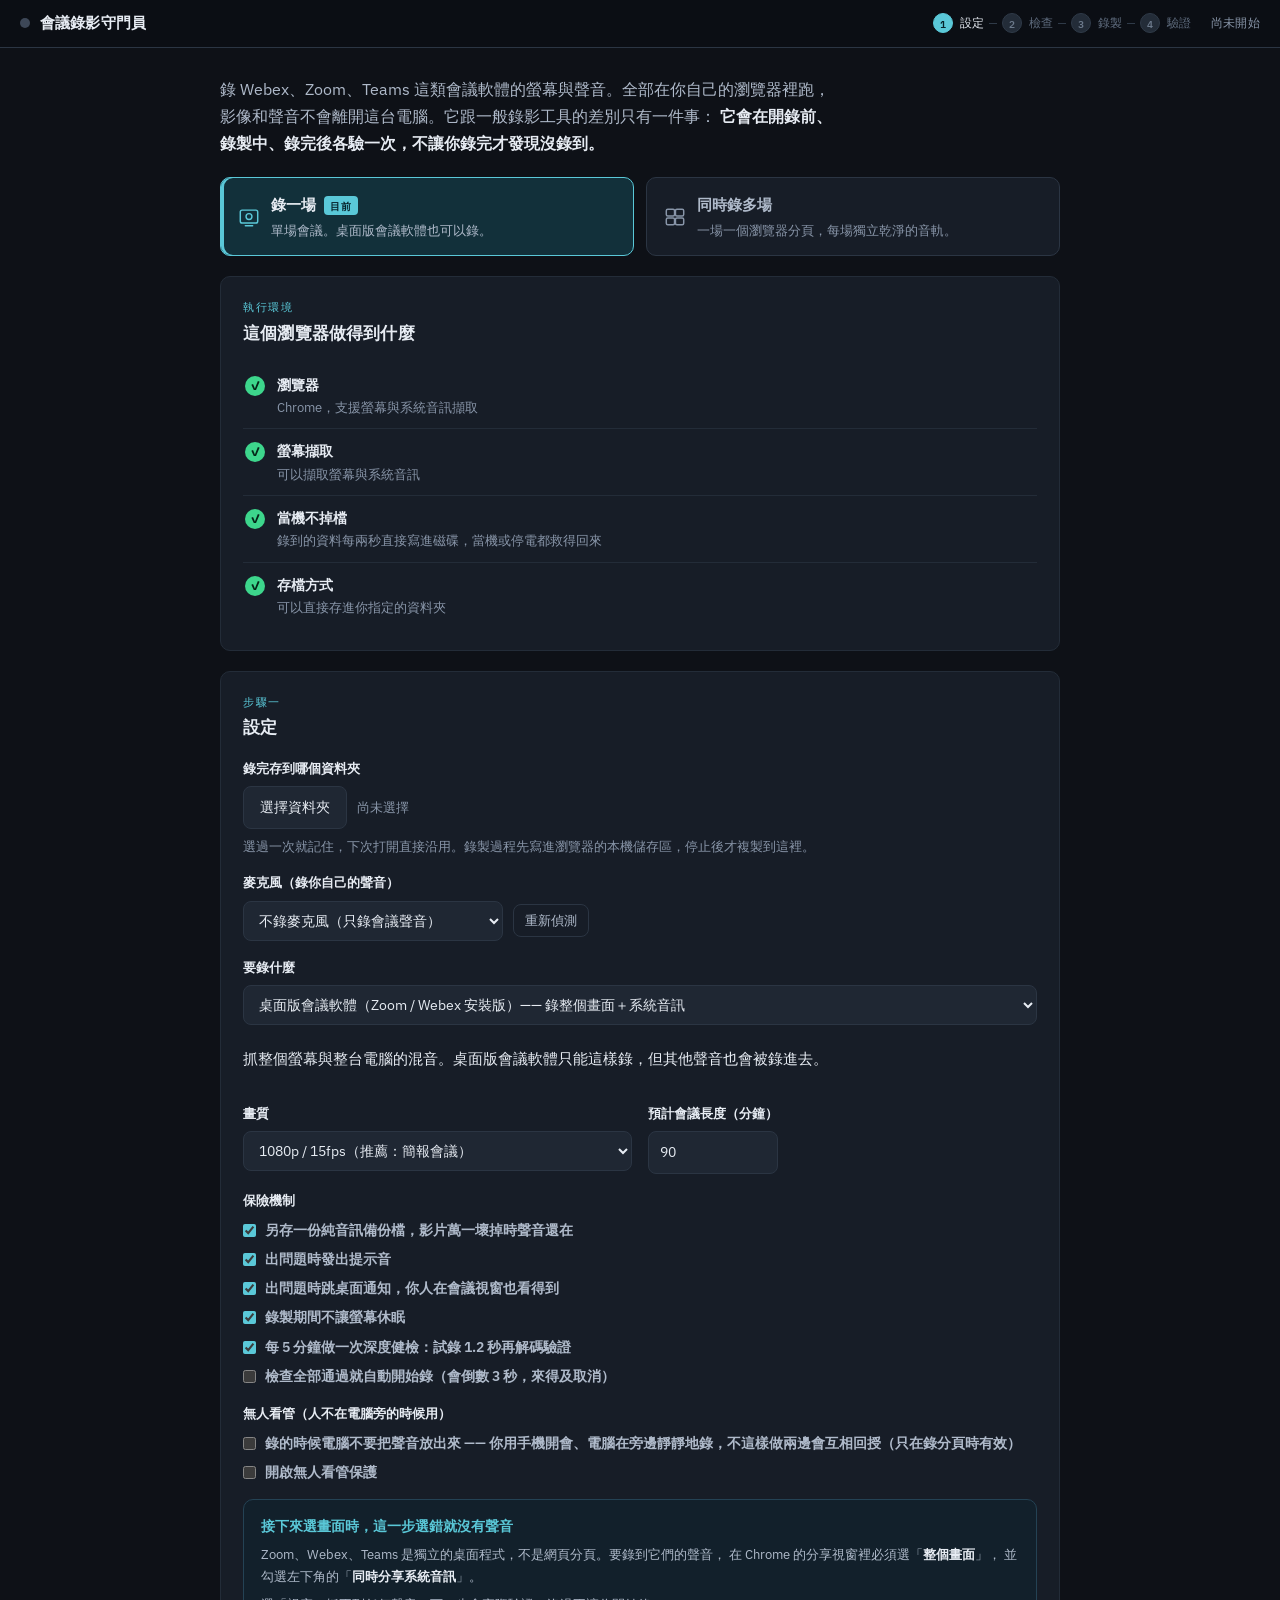
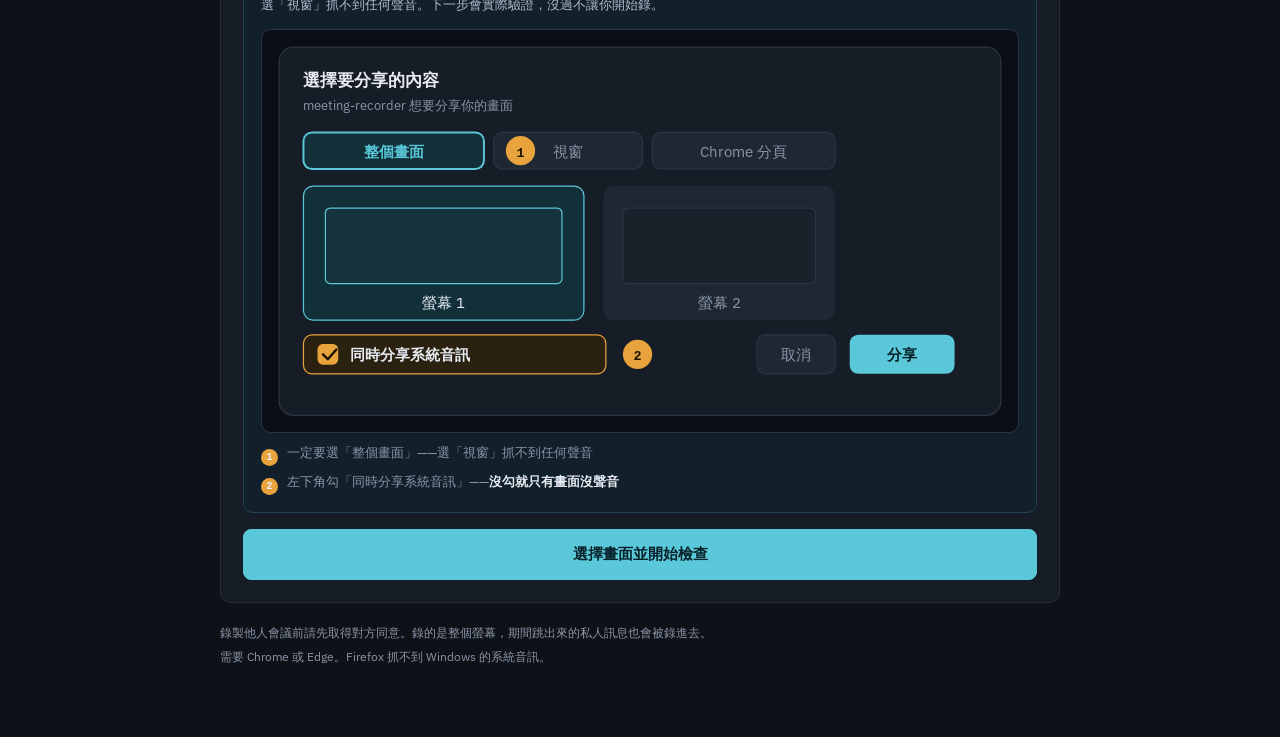
==== commit 34a3ca33: "新增站主授權方案，並把錄一場／多場做成明顯的切換卡 - worker 加 owner 方案：不限場數、不限裝置、不會過期，只手動發放不經金流 - 原本兩頁之間只有一行小連結，改成兩張並排的切換卡，  " ====
--- a/index.html
+++ b/index.html
@@ -45,8 +45,20 @@
     錄 Webex、Zoom、Teams 這類會議軟體的螢幕與聲音。全部在你自己的瀏覽器裡跑，
     影像和聲音不會離開這台電腦。它跟一般錄影工具的差別只有一件事：
     <strong>它會在開錄前、錄製中、錄完後各驗一次，不讓你錄完才發現沒錄到。</strong>
-    <a class="link" href="./multi.html">要同時錄好幾場？用多場版</a>
   </p>
+
+  <nav class="switcher" aria-label="錄製模式">
+    <a class="sw on" href="./" aria-current="page">
+      <svg viewBox="0 0 24 24" aria-hidden="true"><rect x="2.5" y="4.5" width="19" height="14" rx="2"/><path d="M8 21.5h8"/><circle cx="12" cy="11.5" r="3.2"/></svg>
+      <span class="sw-t">錄一場<i class="now">目前</i></span>
+      <span class="sw-d">單場會議。桌面版會議軟體也可以錄。</span>
+    </a>
+    <a class="sw" href="./multi.html">
+      <svg viewBox="0 0 24 24" aria-hidden="true"><rect x="2.5" y="3.5" width="9" height="7.5" rx="1.6"/><rect x="12.5" y="3.5" width="9" height="7.5" rx="1.6"/><rect x="2.5" y="13" width="9" height="7.5" rx="1.6"/><rect x="12.5" y="13" width="9" height="7.5" rx="1.6"/></svg>
+      <span class="sw-t">同時錄多場</span>
+      <span class="sw-d">一場一個瀏覽器分頁，每場獨立乾淨的音軌。</span>
+    </a>
+  </nav>
 
   <!-- ── 環境自檢 ── -->
   <section class="panel" id="envCard">
--- a/app.css
+++ b/app.css
@@ -507,3 +507,34 @@
 .illus .screen-thumb{fill:#16323C;stroke:var(--accent);stroke-width:1}
 .illus .screen-thumb.dim{fill:#1A212B;stroke:var(--line)}
 .callout .illus{margin-top:6px}
+
+/* ═════════ 錄一場 / 多場 切換 ═════════ */
+.switcher{display:grid;grid-template-columns:1fr 1fr;gap:12px}
+.sw{
+  display:grid;grid-template-columns:22px 1fr;grid-template-rows:auto auto;
+  column-gap:11px;row-gap:3px;align-items:center;
+  background:var(--panel);border:1px solid var(--line);border-radius:var(--r);
+  padding:15px 17px;text-decoration:none;
+  transition:border-color .12s,background .12s,transform .12s;
+}
+.sw:hover{border-color:#44566B;background:var(--raise);transform:translateY(-1px)}
+.sw svg{grid-row:1/3;width:22px;height:22px;fill:none;stroke:var(--ink-dim);
+  stroke-width:1.6;stroke-linecap:round;stroke-linejoin:round}
+.sw-t{font-size:15px;font-weight:600;color:var(--ink-mid);display:flex;align-items:center;gap:8px}
+.sw-d{font-size:12.5px;line-height:1.55;color:var(--ink-dim)}
+.sw .now{display:none}
+
+.sw.on{
+  background:#12303A;border-color:var(--accent);
+  box-shadow:inset 3px 0 0 var(--accent);
+  cursor:default;pointer-events:none;
+}
+.sw.on svg{stroke:var(--accent)}
+.sw.on .sw-t{color:var(--ink)}
+.sw.on .sw-d{color:var(--ink-mid)}
+.sw.on .now{
+  display:inline-block;font-style:normal;
+  font-family:"IBM Plex Mono",Consolas,monospace;font-size:9.5px;letter-spacing:.1em;
+  padding:2px 6px;border-radius:4px;background:var(--accent);color:var(--accent-ink);font-weight:600;
+}
+@media (max-width:560px){.switcher{grid-template-columns:1fr}}
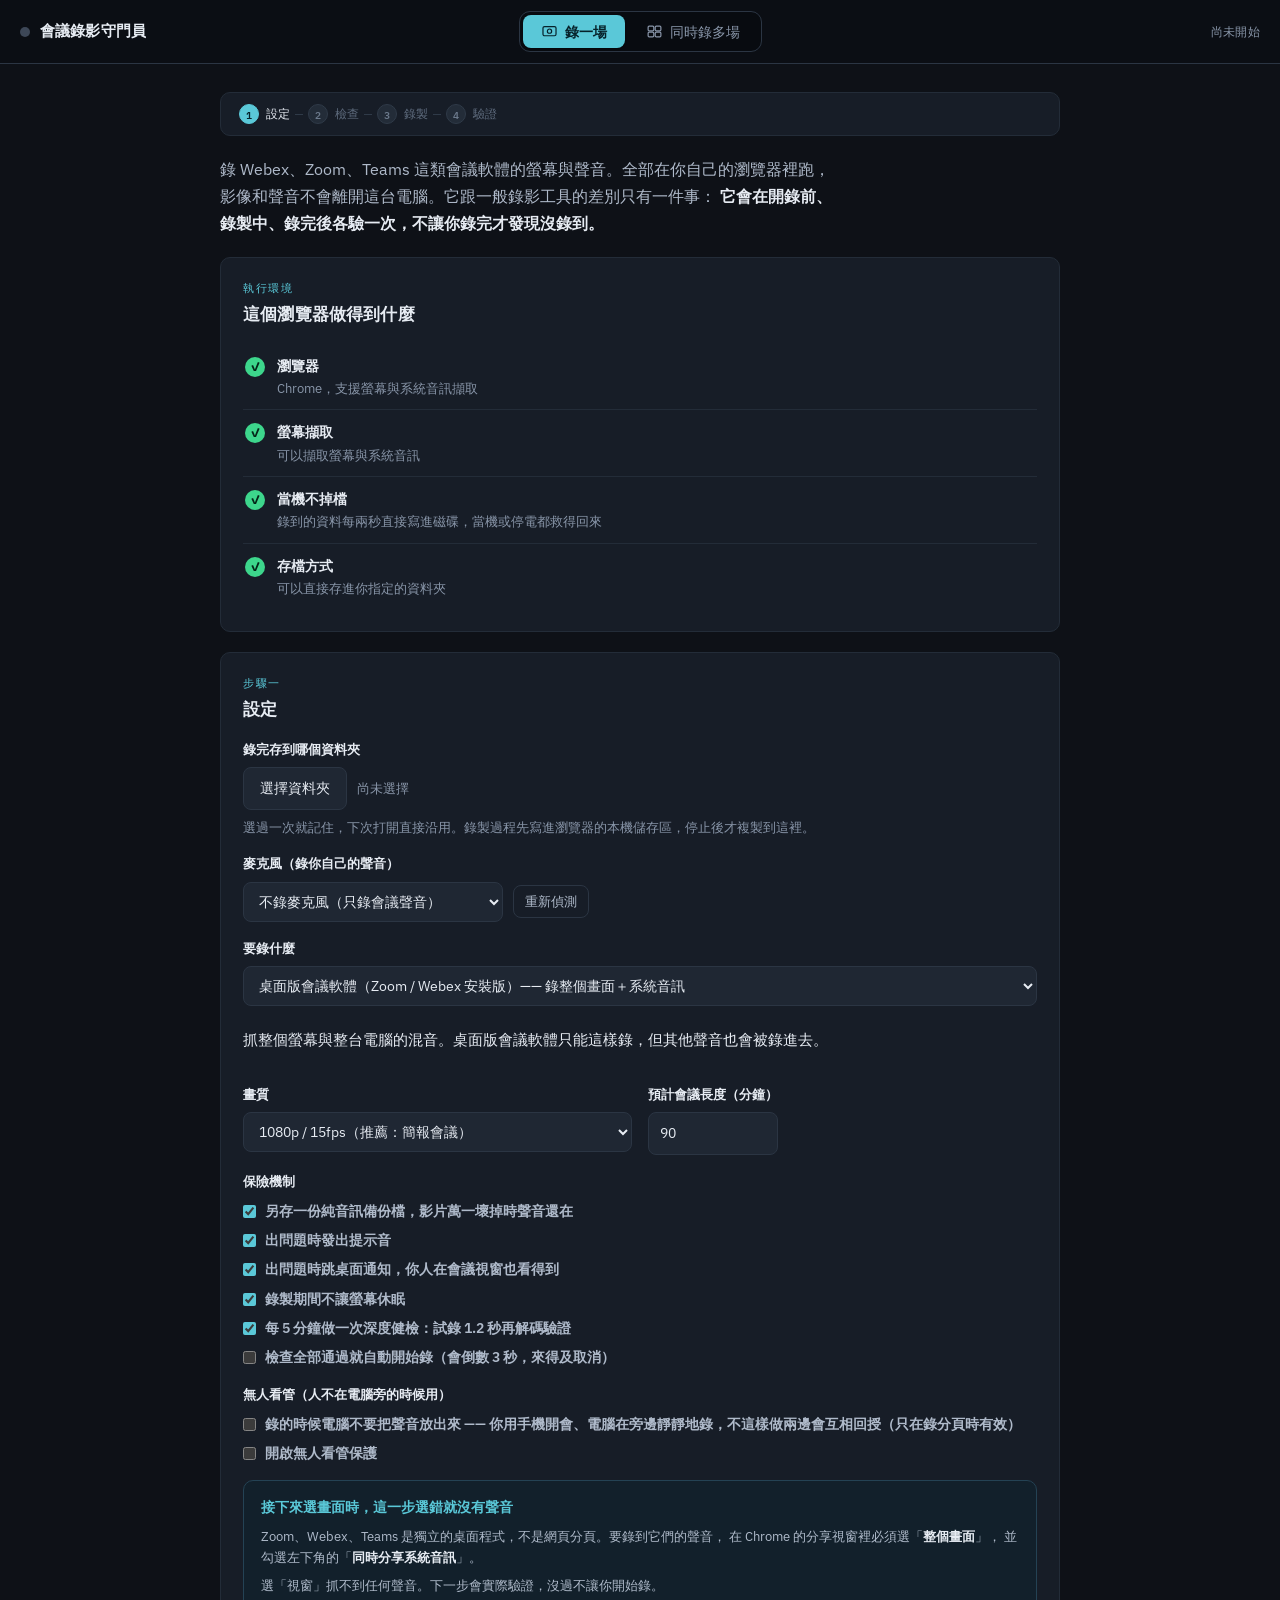
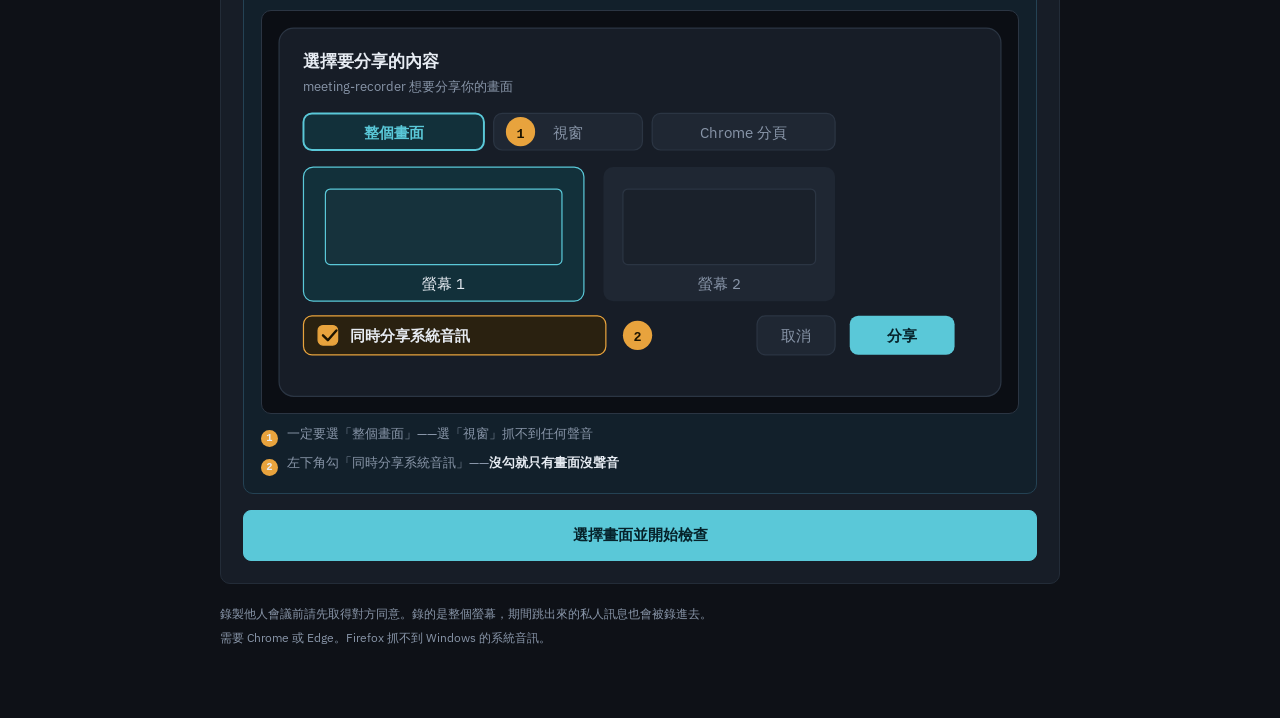
==== commit 472ef3b7: "模式切換改成頂欄置中的分段控制項 上一版做成兩張說明卡片放在內容區，讀起來像內容不像控制項， 而且交付前沒有實際看過渲染結果。這版：  - 頂欄改三欄格線：品牌靠左、模式切換置中、狀態靠右   （蘋果" ====
--- a/index.html
+++ b/index.html
@@ -17,16 +17,16 @@
     <span class="rail-name">會議錄影守門員</span>
   </div>
 
-  <ol class="stepper" id="stepper" aria-label="進度">
-    <li data-n="1">設定</li>
-    <li data-n="2">檢查</li>
-    <li data-n="3">錄製</li>
-    <li data-n="4">驗證</li>
-  </ol>
-
-  <div class="rail-clock" id="timer" hidden>00:00:00</div>
-  <button type="button" class="btn stop sm" id="btnStopRail" hidden>停止並存檔</button>
-  <div class="rail-state" id="statusText" role="status" aria-live="polite">初始化</div>
+  <div class="modeswitch" role="group" aria-label="錄製模式">
+    <a class="ms on" href="./" aria-current="page"><svg viewBox="0 0 24 24" aria-hidden="true"><rect x="2.8" y="5" width="18.4" height="13" rx="2.2"/><circle cx="12" cy="11.5" r="3"/></svg><span>錄一場</span></a>
+    <a class="ms" href="./multi.html"><svg viewBox="0 0 24 24" aria-hidden="true"><rect x="3" y="4.5" width="8" height="6.6" rx="1.5"/><rect x="13" y="4.5" width="8" height="6.6" rx="1.5"/><rect x="3" y="12.9" width="8" height="6.6" rx="1.5"/><rect x="13" y="12.9" width="8" height="6.6" rx="1.5"/></svg><span>同時錄多場</span></a>
+  </div>
+
+  <div class="rail-right">
+    <div class="rail-clock" id="timer" hidden>00:00:00</div>
+    <button type="button" class="btn stop sm" id="btnStopRail" hidden>停止並存檔</button>
+    <div class="rail-state" id="statusText" role="status" aria-live="polite">初始化</div>
+  </div>
 </div>
 
 <div class="alert" id="alertBar" role="alert" aria-live="assertive" hidden>
@@ -41,24 +41,19 @@
 
 <main>
 
+  <ol class="stepper" id="stepper" aria-label="進度">
+    <li data-n="1">設定</li>
+    <li data-n="2">檢查</li>
+    <li data-n="3">錄製</li>
+    <li data-n="4">驗證</li>
+  </ol>
+
   <p class="lede">
     錄 Webex、Zoom、Teams 這類會議軟體的螢幕與聲音。全部在你自己的瀏覽器裡跑，
     影像和聲音不會離開這台電腦。它跟一般錄影工具的差別只有一件事：
     <strong>它會在開錄前、錄製中、錄完後各驗一次，不讓你錄完才發現沒錄到。</strong>
   </p>
 
-  <nav class="switcher" aria-label="錄製模式">
-    <a class="sw on" href="./" aria-current="page">
-      <svg viewBox="0 0 24 24" aria-hidden="true"><rect x="2.5" y="4.5" width="19" height="14" rx="2"/><path d="M8 21.5h8"/><circle cx="12" cy="11.5" r="3.2"/></svg>
-      <span class="sw-t">錄一場<i class="now">目前</i></span>
-      <span class="sw-d">單場會議。桌面版會議軟體也可以錄。</span>
-    </a>
-    <a class="sw" href="./multi.html">
-      <svg viewBox="0 0 24 24" aria-hidden="true"><rect x="2.5" y="3.5" width="9" height="7.5" rx="1.6"/><rect x="12.5" y="3.5" width="9" height="7.5" rx="1.6"/><rect x="2.5" y="13" width="9" height="7.5" rx="1.6"/><rect x="12.5" y="13" width="9" height="7.5" rx="1.6"/></svg>
-      <span class="sw-t">同時錄多場</span>
-      <span class="sw-d">一場一個瀏覽器分頁，每場獨立乾淨的音軌。</span>
-    </a>
-  </nav>
 
   <!-- ── 環境自檢 ── -->
   <section class="panel" id="envCard">
--- a/app.css
+++ b/app.css
@@ -79,8 +79,10 @@
 
 /* 步驟指示器：這是真的有順序的流程，不是裝飾 */
 .stepper{
-  display:flex; align-items:center; gap:0; margin:0; padding:0; list-style:none;
+  display:flex; align-items:center; gap:0; list-style:none;
+  margin:0; padding:11px 16px;
   font-size:11.5px; color:#5E6B7D;
+  background:var(--panel); border:1px solid var(--line-soft); border-radius:var(--r);
 }
 .stepper li{display:flex; align-items:center; gap:7px; padding:0 2px}
 .stepper li::before{
@@ -99,7 +101,7 @@
 .stepper li.done::before{background:#1E3A2C; color:var(--ok); border-color:#27523C; content:'✓'}
 .stepper li.now{color:var(--ink)}
 .stepper li.now::before{background:var(--accent); color:var(--accent-ink); border-color:var(--accent)}
-@media (max-width:860px){.stepper{display:none}}
+@media (max-width:620px){.stepper{display:none}}
 
 /* ───────── 警示 ───────── */
 .alert{
@@ -508,33 +510,53 @@
 .illus .screen-thumb.dim{fill:#1A212B;stroke:var(--line)}
 .callout .illus{margin-top:6px}
 
-/* ═════════ 錄一場 / 多場 切換 ═════════ */
-.switcher{display:grid;grid-template-columns:1fr 1fr;gap:12px}
-.sw{
-  display:grid;grid-template-columns:22px 1fr;grid-template-rows:auto auto;
-  column-gap:11px;row-gap:3px;align-items:center;
-  background:var(--panel);border:1px solid var(--line);border-radius:var(--r);
-  padding:15px 17px;text-decoration:none;
-  transition:border-color .12s,background .12s,transform .12s;
-}
-.sw:hover{border-color:#44566B;background:var(--raise);transform:translateY(-1px)}
-.sw svg{grid-row:1/3;width:22px;height:22px;fill:none;stroke:var(--ink-dim);
-  stroke-width:1.6;stroke-linecap:round;stroke-linejoin:round}
-.sw-t{font-size:15px;font-weight:600;color:var(--ink-mid);display:flex;align-items:center;gap:8px}
-.sw-d{font-size:12.5px;line-height:1.55;color:var(--ink-dim)}
-.sw .now{display:none}
-
-.sw.on{
-  background:#12303A;border-color:var(--accent);
-  box-shadow:inset 3px 0 0 var(--accent);
-  cursor:default;pointer-events:none;
-}
-.sw.on svg{stroke:var(--accent)}
-.sw.on .sw-t{color:var(--ink)}
-.sw.on .sw-d{color:var(--ink-mid)}
-.sw.on .now{
-  display:inline-block;font-style:normal;
-  font-family:"IBM Plex Mono",Consolas,monospace;font-size:9.5px;letter-spacing:.1em;
-  padding:2px 6px;border-radius:4px;background:var(--accent);color:var(--accent-ink);font-weight:600;
-}
-@media (max-width:560px){.switcher{grid-template-columns:1fr}}
+
+/* ═════════ 模式切換（頂欄分段控制項） ═════════
+ * 放在頂欄固定位置、每一頁都在同一格。做成一條軌道＋一顆選取塊，
+ * 不用文字說明就看得出「這是兩選一的開關」。 */
+.modeswitch{
+  display:flex; gap:3px; padding:3px; flex:none;
+  background:#080B10;
+  border:1px solid var(--line);
+  border-radius:11px;
+}
+.ms{
+  display:flex; align-items:center; gap:7px;
+  padding:7px 14px; border-radius:8px;
+  font-size:13px; font-weight:500; line-height:1;
+  color:var(--ink-dim); text-decoration:none; white-space:nowrap;
+  transition:background .14s, color .14s;
+}
+.ms svg{width:16px; height:16px; flex:none; fill:none; stroke:currentColor;
+  stroke-width:1.7; stroke-linecap:round; stroke-linejoin:round}
+.ms:hover{color:var(--ink); background:#141A23}
+.ms.on{
+  background:var(--accent); color:var(--accent-ink); font-weight:600;
+  box-shadow:0 1px 2px rgba(0,0,0,.45);
+  cursor:default; pointer-events:none;
+}
+.ms:focus-visible{outline:2px solid var(--accent); outline-offset:2px}
+
+/* 窄螢幕：分段控制項獨佔一整列、兩段等寬（iOS 的做法），字不拿掉 */
+@media (max-width:760px){
+  .rail{flex-wrap:wrap; row-gap:10px}
+  .modeswitch{order:3; flex:1 1 100%}
+  .ms{flex:1; justify-content:center}
+}
+
+/* 頂欄改三欄：品牌靠左、模式切換置中、狀態靠右（蘋果工具列的做法：主控制放正中間） */
+.rail{display:grid; grid-template-columns:1fr auto 1fr; align-items:center; gap:18px}
+.rail-id{justify-self:start}
+.modeswitch{justify-self:center}
+.rail-right{justify-self:end; display:flex; align-items:center; gap:14px; min-width:0}
+.ms{padding:8px 18px; font-size:14px}
+.ms svg{width:17px; height:17px}
+
+@media (max-width:760px){
+  .rail{grid-template-columns:1fr auto; row-gap:10px}
+  .modeswitch{grid-column:1 / -1; grid-row:2; justify-self:stretch}
+  .rail-right{grid-column:2; grid-row:1}
+}
+/* 四張卡固定 2×2，避免 3+1 讓最後一張孤零零一排 */
+.steps.prep{grid-template-columns:repeat(2,1fr)}
+@media (max-width:620px){.steps.prep{grid-template-columns:1fr}}
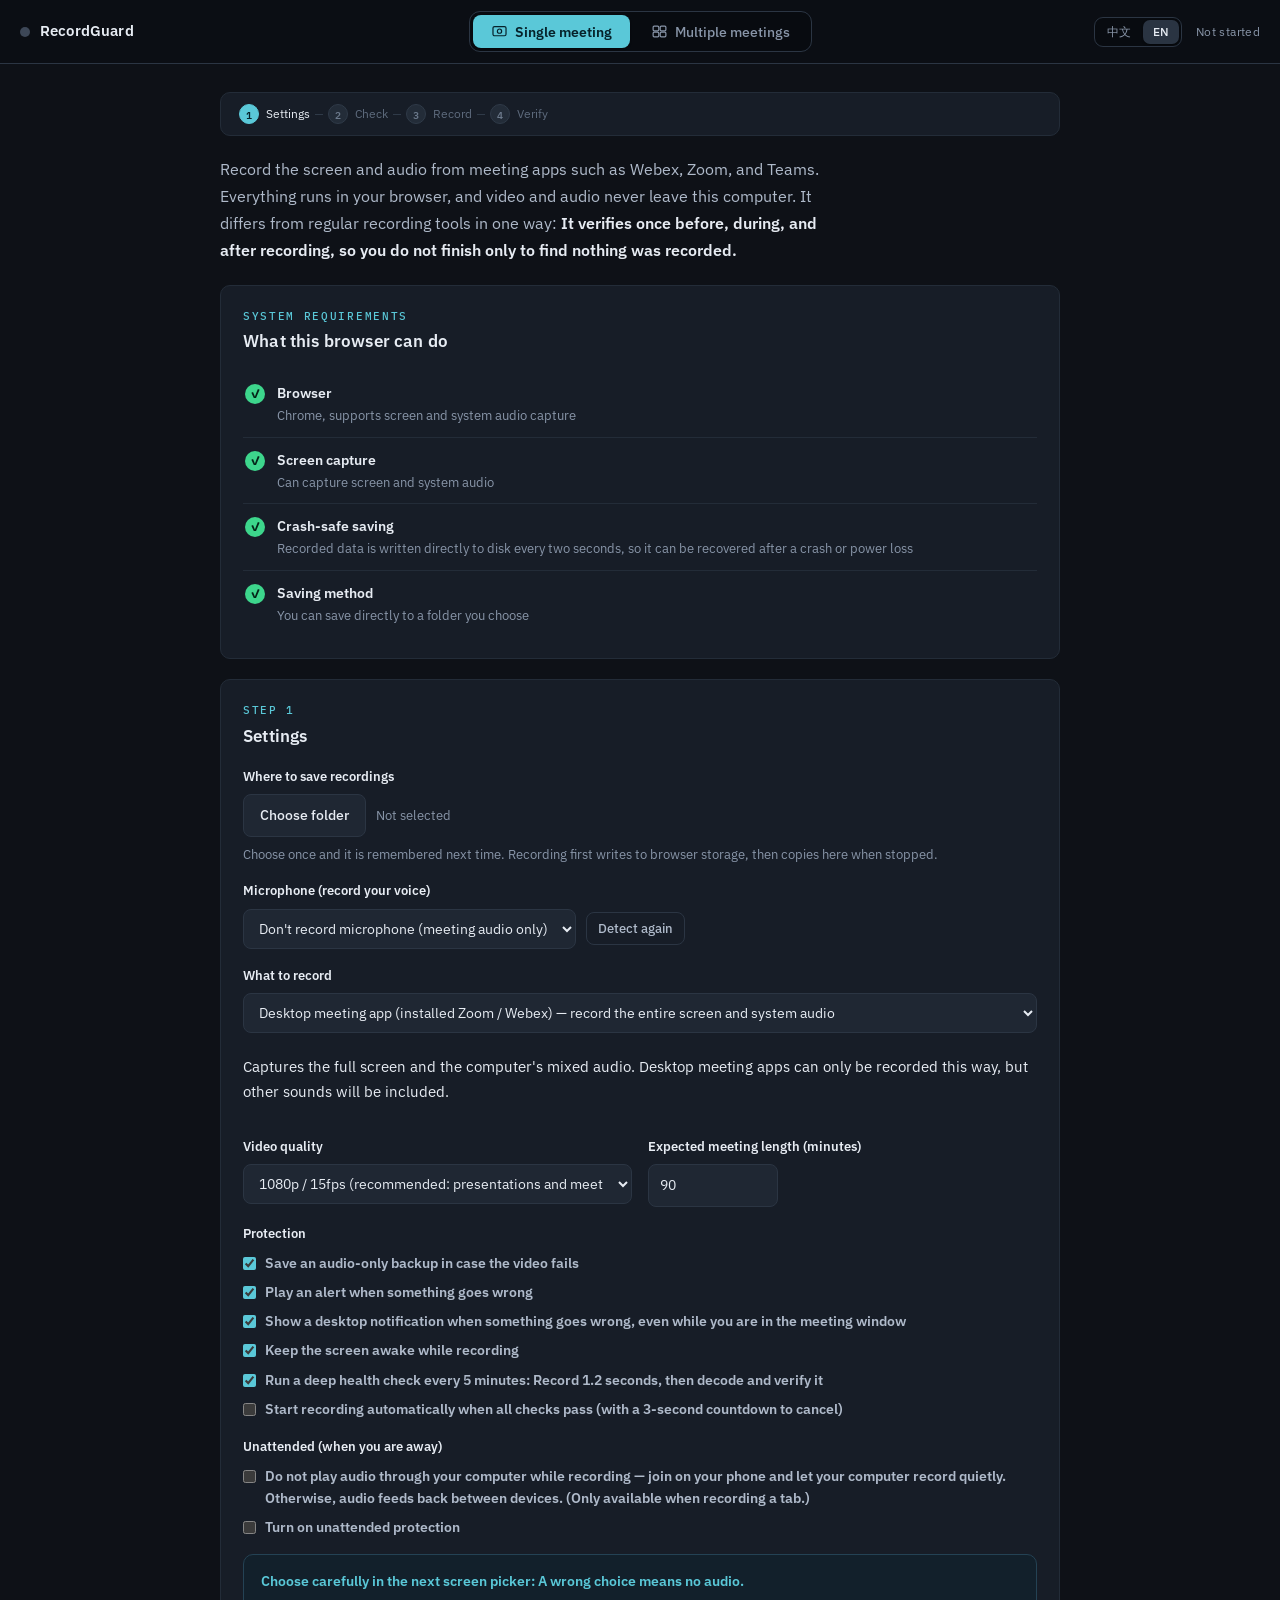
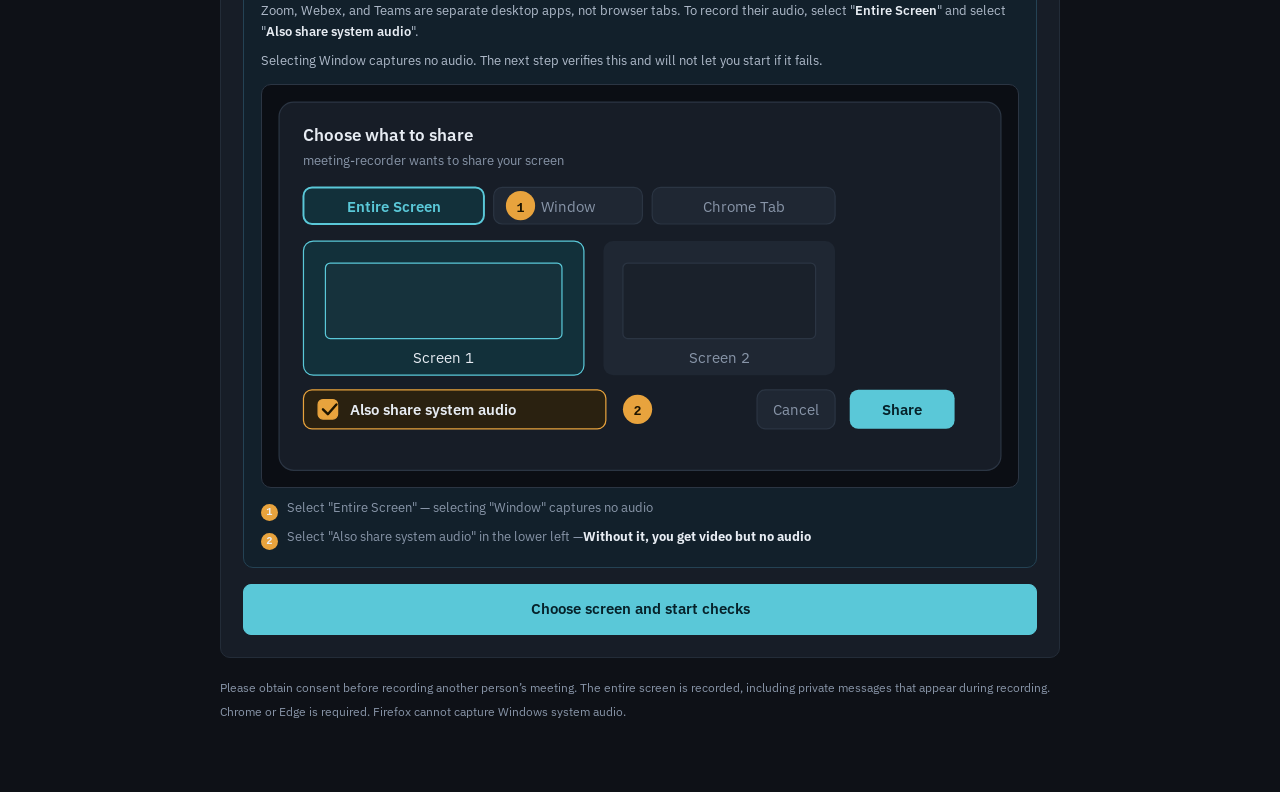
==== commit b4119bbc: "全站加入中文／英文切換 - js/i18n.js：顯示層翻譯（MutationObserver），頂欄「中文｜EN」可隨時切換，錄影中切換不中斷 - js/i18n-en.js：由 tools/bui" ====
--- a/index.html
+++ b/index.html
@@ -3,6 +3,8 @@
 <head>
 <meta charset="utf-8">
 <meta name="viewport" content="width=device-width, initial-scale=1">
+<script>try{var l=localStorage.getItem('meetingRecorder.lang');if(l==='en'||(!l&&!/^zh/i.test(navigator.language||'')))document.documentElement.classList.add('i18n-pending')}catch(e){}</script>
+<style>html.i18n-pending body{visibility:hidden}</style>
 <title>會議錄影守門員</title>
 <link rel="preconnect" href="https://fonts.googleapis.com">
 <link rel="preconnect" href="https://fonts.gstatic.com" crossorigin>
--- a/app.css
+++ b/app.css
@@ -552,11 +552,63 @@
 .ms{padding:8px 18px; font-size:14px}
 .ms svg{width:17px; height:17px}
 
-@media (max-width:760px){
+/* 中等寬度以下，切換器換到第二列，右側按鈕才不會被擠成兩行 */
+@media (max-width:980px){
   .rail{grid-template-columns:1fr auto; row-gap:10px}
   .modeswitch{grid-column:1 / -1; grid-row:2; justify-self:stretch}
   .rail-right{grid-column:2; grid-row:1}
-}
+  .ms{flex:1; justify-content:center}
+}
+.rail-right .btn{white-space:nowrap}
+/* 有全部停止鍵時，狀態字跟它重複，窄的時候先收起來 */
+@media (max-width:1180px){ .rail-right .btn:not([hidden]) ~ .rail-state{display:none} }
 /* 四張卡固定 2×2，避免 3+1 讓最後一張孤零零一排 */
 .steps.prep{grid-template-columns:repeat(2,1fr)}
 @media (max-width:620px){.steps.prep{grid-template-columns:1fr}}
+
+/* 付款前的授權碼交接 */
+.handoff{display:flex;flex-direction:column;gap:10px;margin-top:auto;
+  background:#12303A;border:1px solid var(--accent);border-radius:var(--r);padding:16px}
+.handoff b{color:var(--ink);font-size:14px}
+.k{font-family:"IBM Plex Mono",Consolas,monospace;font-size:20px;letter-spacing:2px;margin:0;
+  background:#0B0E14;border:1px solid var(--line);border-radius:8px;padding:12px;text-align:center;user-select:all}
+label.check.consent{font-size:12.5px;line-height:1.65;color:var(--ink-dim)}
+label.check.consent b{color:var(--ink)}
+
+/* 我的訂閱 */
+.acct-grid{display:grid;grid-template-columns:repeat(auto-fit,minmax(170px,1fr));gap:1px;
+  background:var(--line-soft);border:1px solid var(--line-soft);border-radius:var(--r);overflow:hidden}
+.acct-grid>div{background:var(--raise);padding:12px 14px;display:flex;flex-direction:column;gap:3px}
+.acct-grid span{font-size:11.5px;color:var(--ink-dim)}
+.acct-grid b{font-size:15px;color:var(--ink);font-variant-numeric:tabular-nums}
+.pill{display:inline-block;font-size:11px;font-weight:600;padding:2px 8px;border-radius:999px}
+.pill.ok{background:#1E3A2C;color:var(--ok)}
+.pill.warn{background:#3A2F10;color:var(--warn)}
+.pill.bad{background:#3A1414;color:#FF8A8A}
+.acct-table{width:100%;border-collapse:collapse;font-size:12.5px}
+.acct-table td,.acct-table th{padding:8px 10px;border-top:1px solid var(--line-soft);text-align:left}
+.acct-table th{color:var(--ink-dim);font-weight:500}
+.acct-table td{font-variant-numeric:tabular-nums;color:var(--ink-mid)}
+.tbl-wrap{overflow-x:auto}
+.btn.danger-ghost{background:transparent;border-color:#5A2A2D;color:#FF8A8A}
+.btn.danger-ghost:hover{border-color:var(--fail)}
+.field input[type=text],.field input[type=email]{
+  background:var(--raise);color:var(--ink);border:1px solid var(--line);border-radius:8px;
+  padding:9px 12px;font:inherit;font-size:14px;width:100%;max-width:100%}
+.mono-in{font-family:"IBM Plex Mono",Consolas,monospace !important;letter-spacing:.5px}
+.field input:focus-visible{outline:2px solid var(--accent);outline-offset:1px}
+
+/* 每一格各自開始／停止 */
+.sc-actions{gap:10px}
+.sc-timer{font-size:18px;font-weight:600;font-variant-numeric:tabular-nums;color:var(--rec);
+  margin-left:auto;display:flex;align-items:center;gap:7px}
+.sc-timer::before{content:'';width:8px;height:8px;border-radius:50%;background:var(--rec);
+  animation:blink 1.5s steps(1,end) infinite}
+@media (prefers-reduced-motion:reduce){.sc-timer::before{animation:none}}
+.slot-card[data-state="finishing"] .sc-timer{color:var(--warn)}
+.slot-card[data-state="finishing"] .sc-timer::before{background:var(--warn);animation:none}
+.slot-card[data-state="done"]{border-color:#27523C;background:var(--panel)}
+.sc-result{display:flex;flex-direction:column;gap:10px}
+.sc-stress{font-size:11.5px;color:var(--ink-dim);background:#0B0E14;border:1px solid var(--line-soft);
+  border-radius:8px;padding:8px 11px;overflow-x:auto;white-space:nowrap}
+.sc-fileline{font-size:12px;color:var(--ink-mid);padding:2px 0;word-break:break-all}
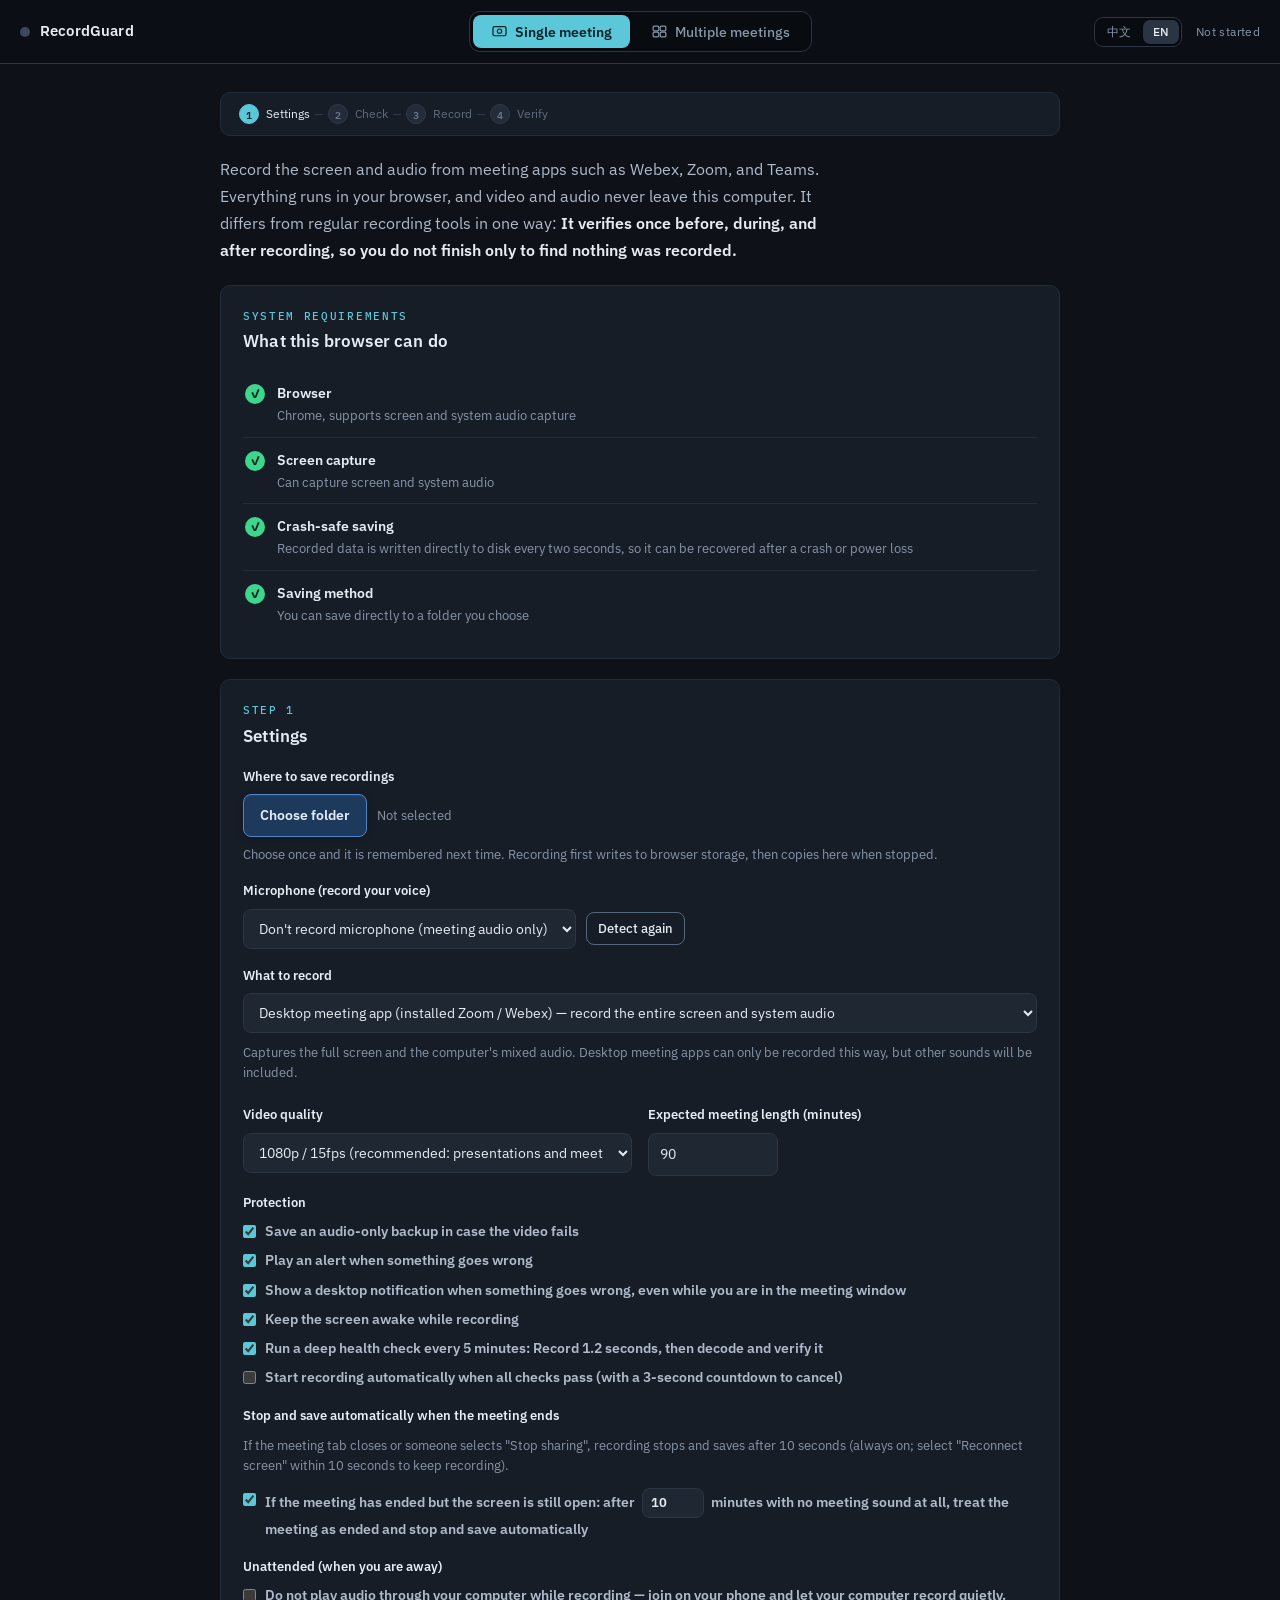
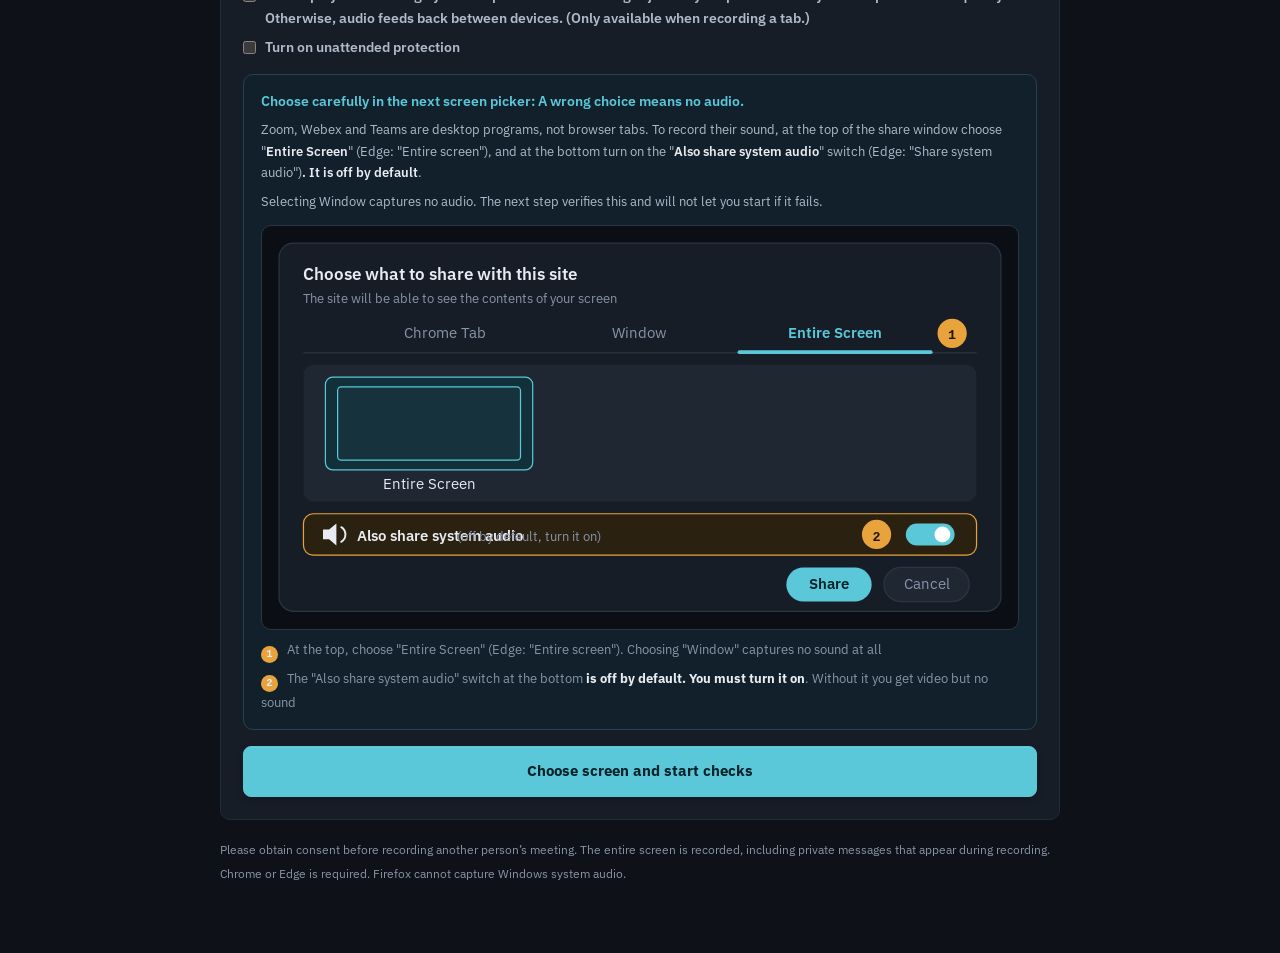
==== commit be9d95de: "會議結束自動停止並存檔、按鈕配色、分享視窗示意圖依實物重畫 會議結束自動停止並存檔（使用者要求） - 單場：分享結束（分頁關掉／停止共用）10 秒後自動收檔；10 秒內可「重新接上畫面」，   重選期" ====
--- a/index.html
+++ b/index.html
@@ -143,12 +143,17 @@
     </div>
 
     <div class="field">
+      <span class="field-label">會議結束時自動停止並存檔</span>
+      <p class="hint">會議分頁被關掉、或按了「停止共用」：10 秒後自動停止並存檔（一律開啟；10 秒內按「重新接上畫面」可以接著錄）。</p>
+      <label class="check" for="optAutoStopQuiet"><input type="checkbox" id="optAutoStopQuiet" checked><span>會議結束了但畫面還開著：連續 <input type="number" id="quietMin" value="10" min="3" max="120" step="1"> 分鐘完全沒有會議聲音，就判定會議結束，自動停止並存檔</span></label>
+    </div>
+
+    <div class="field">
       <span class="field-label">無人看管（人不在電腦旁的時候用）</span>
       <label class="check" for="optSilent"><input type="checkbox" id="optSilent"><span>錄的時候電腦不要把聲音放出來 —— 你用手機開會、電腦在旁邊靜靜地錄，不這樣做兩邊會互相回授（只在錄分頁時有效）</span></label>
       <label class="check" for="optUnattended"><input type="checkbox" id="optUnattended"><span>開啟無人看管保護</span></label>
       <div id="unattendedOpts" hidden>
         <label class="check" for="optAutoStopFatal"><input type="checkbox" id="optAutoStopFatal" checked><span>確定錄不到東西時自動收檔（資料停止寫入、錄影器停擺、寫檔失敗）—— 畫面卡住不算，因為那時聲音通常還在錄</span></label>
-        <label class="check" for="optAutoStopQuiet"><input type="checkbox" id="optAutoStopQuiet"><span>連續靜音超過 <input type="number" id="quietMin" value="20" min="5" max="120" step="5"> 分鐘就收檔（會議散了自動結束；但如果真的安靜那麼久會提早收，尾巴會少）</span></label>
         <label class="check" for="maxHours2"><span>最長錄 <input type="number" id="maxHours" value="4" min="1" max="12" step="1"> 小時，到了就自動收檔存好</span></label>
         <p class="hint">⚠ 出門前記得把 Windows 的電源設定改成「永不睡眠」，電腦睡著錄影就停了。</p>
       </div>
@@ -157,90 +162,89 @@
     <div class="callout" id="calloutMonitor">
       <h3>接下來選畫面時，這一步選錯就沒有聲音</h3>
       <p>Zoom、Webex、Teams 是獨立的桌面程式，不是網頁分頁。要錄到它們的聲音，
-         在 Chrome 的分享視窗裡必須選「<strong>整個畫面</strong>」，
-         並勾選左下角的「<strong>同時分享系統音訊</strong>」。</p>
+         在分享視窗上方必須選「<strong>整個螢幕畫面</strong>」（Edge 叫「整個螢幕」），
+         並把底部「<strong>分享系統音訊</strong>」（Edge 叫「共用系統音訊」）的開關<strong>打開——它預設是關的</strong>。</p>
       <p>選「視窗」抓不到任何聲音。下一步會實際驗證，沒過不讓你開始錄。</p>
       <figure class="illus">
-        <svg viewBox="0 0 620 330" role="img" aria-label="Chrome 分享視窗示意圖：選擇整個畫面，並勾選同時分享系統音訊">
+        <svg viewBox="0 0 620 330" role="img" aria-label="分享視窗示意圖：選上方的整個螢幕畫面，並把底部的分享系統音訊開關打開">
           <rect x="14" y="14" width="592" height="302" rx="12" class="dlg"/>
-          <text x="34" y="46" class="t-title">選擇要分享的內容</text>
-          <text x="34" y="66" class="t-dim">meeting-recorder 想要分享你的畫面</text>
-
-          <rect x="34" y="84" width="148" height="30" rx="7" class="tab on"/>
-          <text x="108" y="104" class="t-tab on" text-anchor="middle">整個畫面</text>
-          <rect x="190" y="84" width="122" height="30" rx="7" class="tab"/>
-          <text x="251" y="104" class="t-tab" text-anchor="middle">視窗</text>
-          <rect x="320" y="84" width="150" height="30" rx="7" class="tab"/>
-          <text x="395" y="104" class="t-tab" text-anchor="middle">Chrome 分頁</text>
-          <circle cx="212" cy="99" r="12" class="pin"/><text x="212" y="104" class="t-pin" text-anchor="middle">1</text>
-
-          <rect x="34" y="128" width="230" height="110" rx="8" class="row on"/>
-          <rect x="52" y="146" width="194" height="62" rx="4" class="screen-thumb"/>
-          <text x="149" y="228" class="t-row on" text-anchor="middle">螢幕 1</text>
-          <rect x="280" y="128" width="190" height="110" rx="8" class="row"/>
-          <rect x="296" y="146" width="158" height="62" rx="4" class="screen-thumb dim"/>
-          <text x="375" y="228" class="t-row" text-anchor="middle">螢幕 2</text>
-
-          <rect x="34" y="250" width="248" height="32" rx="7" class="chk on"/>
-          <rect x="46" y="258" width="16" height="16" rx="4" class="box on"/>
-          <path d="M50 266l4 4 7-8" class="tick"/>
-          <text x="72" y="271" class="t-chk on">同時分享系統音訊</text>
-          <circle cx="308" cy="266" r="12" class="pin"/><text x="308" y="271" class="t-pin" text-anchor="middle">2</text>
-
-          <rect x="406" y="250" width="64" height="32" rx="7" class="btn-ghost"/>
-          <text x="438" y="271" class="t-btn" text-anchor="middle">取消</text>
-          <rect x="482" y="250" width="86" height="32" rx="7" class="btn-go"/>
-          <text x="525" y="271" class="t-go" text-anchor="middle">分享</text>
+          <text x="34" y="44" class="t-title">選擇要與這個網站分享的內容</text>
+          <text x="34" y="63" class="t-dim">網站將能查看你的畫面內容</text>
+          <text x="150" y="92" class="t-tab" text-anchor="middle">Chrome 分頁</text>
+          <text x="310" y="92" class="t-tab" text-anchor="middle">視窗</text>
+          <text x="470" y="92" class="t-tab on" text-anchor="middle">整個螢幕畫面</text>
+          <line x1="34" y1="104" x2="586" y2="104" class="rule"/>
+          <rect x="390" y="102" width="160" height="3" rx="1.5" class="ul"/>
+          <circle cx="566" cy="88" r="12" class="pin"/><text x="566" y="93" class="t-pin" text-anchor="middle">1</text>
+          <rect x="34" y="114" width="552" height="112" rx="8" class="pane"/>
+          <rect x="52" y="124" width="170" height="76" rx="6" class="row on"/>
+          <rect x="62" y="132" width="150" height="60" rx="3" class="screen-thumb"/>
+          <text x="137" y="216" class="t-row on" text-anchor="middle">整個螢幕畫面</text>
+          <rect x="34" y="236" width="552" height="34" rx="8" class="abar on"/>
+          <path d="M50 249h5l6-5v18l-6-5h-5z" class="spk"/>
+          <path d="M65 247a7 7 0 0 1 0 12" class="spkw"/>
+          <text x="78" y="258" class="t-chk on">分享系統音訊</text>
+          <text x="160" y="258" class="t-dim">（預設是關的，要打開）</text>
+          <rect x="528" y="244" width="40" height="18" rx="9" class="sw on"/>
+          <circle cx="558" cy="253" r="6.5" class="knob"/>
+          <circle cx="504" cy="253" r="12" class="pin"/><text x="504" y="258" class="t-pin" text-anchor="middle">2</text>
+          <rect x="430" y="280" width="70" height="28" rx="14" class="btn-go"/>
+          <text x="465" y="298" class="t-go" text-anchor="middle">分享</text>
+          <rect x="510" y="280" width="70" height="28" rx="14" class="btn-ghost"/>
+          <text x="545" y="298" class="t-btn" text-anchor="middle">取消</text>
         </svg>
         <figcaption>
-          <span><b class="pin-n">1</b> 一定要選「整個畫面」——選「視窗」抓不到任何聲音</span>
-          <span><b class="pin-n">2</b> 左下角勾「同時分享系統音訊」——<b>沒勾就只有畫面沒聲音</b></span>
+          <span><b class="pin-n">1</b> 上方點「整個螢幕畫面」（Edge 叫「整個螢幕」）——選「視窗」抓不到任何聲音</span>
+          <span><b class="pin-n">2</b> 底部「分享系統音訊」的開關<b>預設是關的，一定要打開</b>——沒開就只有畫面沒聲音</span>
         </figcaption>
       </figure>
     </div>
 
     <div class="callout" id="calloutBrowser" hidden>
       <h3>接下來選分頁時，這一步選錯就沒有聲音</h3>
-      <p>在 Chrome 的分享視窗裡切到「<strong>Chrome 分頁</strong>」，挑會議那個分頁，
-         並把「<strong>同時分享分頁音訊</strong>」勾起來。</p>
+      <p>在分享視窗上方點「<strong>Chrome 分頁</strong>」（Edge 叫「Microsoft Edge 索引標籤」），挑會議那個分頁；
+         底部「<strong>分享分頁音訊</strong>」的開關預設就是開的，確認沒被關掉。</p>
       <p>這個模式拿到的聲音<strong>只有那個分頁的</strong>，不會混到電腦上其他聲音，
-         逐字稿品質最好。下一步會實際驗證，沒勾音訊不讓你開始錄。</p>
+         逐字稿品質最好。下一步會實際驗證，音訊沒開不讓你開始錄。</p>
       <figure class="illus">
-        <svg viewBox="0 0 620 330" role="img" aria-label="Chrome 分享視窗示意圖：選擇 Chrome 分頁，並勾選同時分享分頁音訊">
+        <svg viewBox="0 0 620 330" role="img" aria-label="分享視窗示意圖：選上方的 Chrome 分頁，確認底部的分享分頁音訊開關是開的">
           <rect x="14" y="14" width="592" height="302" rx="12" class="dlg"/>
-          <text x="34" y="46" class="t-title">選擇要分享的內容</text>
-          <text x="34" y="66" class="t-dim">meeting-recorder 想要分享你的畫面</text>
-
-          <rect x="34" y="84" width="148" height="30" rx="7" class="tab"/>
-          <text x="108" y="104" class="t-tab" text-anchor="middle">整個畫面</text>
-          <rect x="190" y="84" width="122" height="30" rx="7" class="tab"/>
-          <text x="251" y="104" class="t-tab" text-anchor="middle">視窗</text>
-          <rect x="320" y="84" width="150" height="30" rx="7" class="tab on"/>
-          <text x="395" y="104" class="t-tab on" text-anchor="middle">Chrome 分頁</text>
-          <circle cx="500" cy="99" r="12" class="pin"/><text x="500" y="104" class="t-pin" text-anchor="middle">1</text>
-
-          <rect x="34" y="128" width="436" height="34" rx="7" class="row on"/>
-          <rect x="46" y="138" width="14" height="14" rx="3" class="fav"/>
-          <text x="70" y="150" class="t-row on">Zoom Meeting — 今天這場</text>
-          <rect x="34" y="168" width="436" height="30" rx="7" class="row"/>
-          <text x="70" y="188" class="t-row">Gmail</text>
-          <rect x="34" y="204" width="436" height="30" rx="7" class="row"/>
-          <text x="70" y="224" class="t-row">Google 試算表</text>
-
-          <rect x="34" y="250" width="232" height="32" rx="7" class="chk on"/>
-          <rect x="46" y="258" width="16" height="16" rx="4" class="box on"/>
-          <path d="M50 266l4 4 7-8" class="tick"/>
-          <text x="72" y="271" class="t-chk on">同時分享分頁音訊</text>
-          <circle cx="292" cy="266" r="12" class="pin"/><text x="292" y="271" class="t-pin" text-anchor="middle">2</text>
-
-          <rect x="406" y="250" width="64" height="32" rx="7" class="btn-ghost"/>
-          <text x="438" y="271" class="t-btn" text-anchor="middle">取消</text>
-          <rect x="482" y="250" width="86" height="32" rx="7" class="btn-go"/>
-          <text x="525" y="271" class="t-go" text-anchor="middle">分享</text>
+          <text x="34" y="44" class="t-title">選擇要與這個網站分享的內容</text>
+          <text x="34" y="63" class="t-dim">網站將能查看你的畫面內容</text>
+          <text x="150" y="92" class="t-tab on" text-anchor="middle">Chrome 分頁</text>
+          <text x="310" y="92" class="t-tab" text-anchor="middle">視窗</text>
+          <text x="470" y="92" class="t-tab" text-anchor="middle">整個螢幕畫面</text>
+          <line x1="34" y1="104" x2="586" y2="104" class="rule"/>
+          <rect x="70" y="102" width="160" height="3" rx="1.5" class="ul"/>
+          <circle cx="246" cy="88" r="12" class="pin"/><text x="246" y="93" class="t-pin" text-anchor="middle">1</text>
+          <rect x="34" y="114" width="300" height="112" rx="8" class="pane"/>
+          <rect x="42" y="122" width="284" height="28" rx="6" class="row on"/>
+          <rect x="52" y="130" width="12" height="12" rx="3" class="fav"/>
+          <text x="72" y="140" class="t-row on">Zoom Meeting — 今天這場</text>
+          <rect x="42" y="156" width="284" height="28" rx="6" class="row"/>
+          <rect x="52" y="164" width="12" height="12" rx="3" class="fav"/>
+          <text x="72" y="174" class="t-row">Gmail</text>
+          <rect x="42" y="190" width="284" height="28" rx="6" class="row"/>
+          <rect x="52" y="198" width="12" height="12" rx="3" class="fav"/>
+          <text x="72" y="208" class="t-row">Google 試算表</text>
+          <rect x="346" y="114" width="240" height="112" rx="8" class="preview"/>
+          <text x="466" y="174" class="t-dim" text-anchor="middle">預覽</text>
+          <rect x="34" y="236" width="552" height="34" rx="8" class="abar on"/>
+          <path d="M50 249h5l6-5v18l-6-5h-5z" class="spk"/>
+          <path d="M65 247a7 7 0 0 1 0 12" class="spkw"/>
+          <text x="78" y="258" class="t-chk on">分享分頁音訊</text>
+          <text x="160" y="258" class="t-dim">（預設就是開的）</text>
+          <rect x="528" y="244" width="40" height="18" rx="9" class="sw on"/>
+          <circle cx="558" cy="253" r="6.5" class="knob"/>
+          <circle cx="504" cy="253" r="12" class="pin"/><text x="504" y="258" class="t-pin" text-anchor="middle">2</text>
+          <rect x="430" y="280" width="70" height="28" rx="14" class="btn-go"/>
+          <text x="465" y="298" class="t-go" text-anchor="middle">分享</text>
+          <rect x="510" y="280" width="70" height="28" rx="14" class="btn-ghost"/>
+          <text x="545" y="298" class="t-btn" text-anchor="middle">取消</text>
         </svg>
         <figcaption>
-          <span><b class="pin-n">1</b> 切到「Chrome 分頁」，挑會議那一個</span>
-          <span><b class="pin-n">2</b> 左下角勾「同時分享分頁音訊」——<b>沒勾就只有畫面沒聲音</b></span>
+          <span><b class="pin-n">1</b> 上方點「Chrome 分頁」（Edge 叫「Microsoft Edge 索引標籤」），挑會議那一個</span>
+          <span><b class="pin-n">2</b> 底部「分享分頁音訊」的開關<b>預設就是開的</b>，確認它是亮的、不要關掉</span>
         </figcaption>
       </figure>
     </div>
--- a/app.css
+++ b/app.css
@@ -173,21 +173,36 @@
   font-size:13.5px; color:var(--ink-mid); cursor:pointer;
 }
 label.check input{margin:5px 0 0; flex:none; accent-color:var(--accent)}
-
-/* ───────── 按鈕 ───────── */
+/* 句子裡的數字欄（「連續 [10] 分鐘」「最長錄 [4] 小時」）：要小、跟文字同一行 */
+label.check input[type=number]{width:62px; margin:0 4px; padding:3px 8px; font-size:13px; display:inline-block; vertical-align:baseline}
+.hint{margin:2px 0 6px; font-size:12.5px; line-height:1.6; color:var(--ink-dim)}
+
+/* ───────── 按鈕 ─────────
+ * 2026-10-02 使用者要求「可以按的按鈕要不同顏色、明顯一點」。原本一般按鈕是深灰底配深灰面板，看起來像標籤；
+ * 而且按不下去的按鈕跟可以按的長得一模一樣（錄影中的「移除」被誤會成可以按）。現在分四種：
+ *   主要動作 accent（青色實心）／一般按鈕（藍色實心＋亮藍框）／次要 ghost（亮框線）／停止 stop（紅色）
+ *   按不下去的一律退成同一種扁平灰、游標變禁止，跟以上四種都分得開。
+ */
 .btn{
-  background:var(--raise); color:var(--ink);
-  border:1px solid var(--line); border-radius:8px;
-  padding:9px 16px; font:inherit; font-size:14px; font-weight:500;
-  cursor:pointer; transition:border-color .12s, background .12s;
-}
-.btn:hover{border-color:#3B4759}
-.btn.accent{background:var(--accent); border-color:var(--accent); color:var(--accent-ink); font-weight:600}
-.btn.accent:hover{background:#6FD5E3}
-.btn.accent:disabled{background:#243039; border-color:#243039; color:#5E6C7C; cursor:not-allowed}
-.btn.stop{background:var(--fail); border-color:var(--fail); color:#fff; font-weight:600}
-.btn.amber{background:var(--warn); border-color:var(--warn); color:#1E1500; font-weight:600}
-.btn.ghost{background:transparent; color:var(--ink-mid)}
+  background:#1D3A5C; color:#E3EEFF;
+  border:1px solid #4A86C8; border-radius:8px;
+  padding:9px 16px; font:inherit; font-size:14px; font-weight:600;
+  cursor:pointer; transition:border-color .12s, background .12s, box-shadow .12s;
+  box-shadow:0 1px 0 rgba(255,255,255,.06) inset, 0 2px 6px rgba(0,0,0,.25);
+}
+.btn:hover{background:#25497A; border-color:#6AA6E8}
+.btn:active{transform:translateY(1px)}
+.btn.accent{background:var(--accent); border-color:var(--accent); color:var(--accent-ink); font-weight:700}
+.btn.accent:hover{background:#6FD5E3; border-color:#6FD5E3}
+.btn.stop{background:var(--fail); border-color:var(--fail); color:#fff; font-weight:700}
+.btn.stop:hover{background:#F0585D}
+.btn.amber{background:var(--warn); border-color:var(--warn); color:#1E1500; font-weight:700}
+.btn.ghost{background:transparent; color:var(--ink); border-color:#56677D; box-shadow:none; font-weight:500}
+.btn.ghost:hover{background:#222C39; border-color:#8395AD}
+a.btn{text-decoration:none; display:inline-block; text-align:center}
+/* 按不下去：不論原本是哪一種，都退成同一種扁平灰 */
+.btn:disabled,.btn.accent:disabled,.btn.stop:disabled,.btn.amber:disabled,.btn.ghost:disabled,.btn.danger-ghost:disabled{
+  background:#1A2029; border-color:#262E3A; color:#5A6576; box-shadow:none; cursor:not-allowed; transform:none}
 .btn.lg{padding:12px 24px; font-size:15px}
 .btn.sm{padding:5px 11px; font-size:12.5px}
 
@@ -382,6 +397,8 @@
 .sc-name:disabled{opacity:.7}
 .sc-state{font-size:11.5px; color:var(--ink-dim); white-space:nowrap}
 .slot-card[data-state="ready"] .sc-state{color:var(--ok)}
+.slot-card[data-state="failed"]{border-color:#5A2A2E}
+.slot-card[data-state="failed"] .sc-state{color:var(--fail)}
 .slot-card[data-state="recording"] .sc-state{color:var(--accent)}
 
 .sc-checks .ci{padding:8px 0}
@@ -506,6 +523,19 @@
 .illus .t-pin{fill:#1E1500;font-size:11px;font-weight:700;font-family:"IBM Plex Mono",monospace}
 .illus .t-btn{fill:var(--ink-dim);font-size:12px}
 .illus .t-go{fill:var(--accent-ink);font-size:12px;font-weight:600}
+/* 分享視窗示意圖：2026-10-02 依真的 Chrome／Edge 截圖改成「上方分頁籤＋底部音訊開關」 */
+.illus .rule{stroke:var(--line);stroke-width:1}
+.illus .ul{fill:var(--accent)}
+.illus .pane{fill:var(--raise);stroke:none}
+.illus .preview{fill:#16202B;stroke:var(--line)}
+.illus .abar{fill:var(--raise);stroke:var(--line)}
+.illus .abar.on{fill:#2A2110;stroke:var(--warn)}
+.illus .spk{fill:var(--ink)}
+.illus .spkw{fill:none;stroke:var(--ink);stroke-width:1.6;stroke-linecap:round}
+.illus .sw{fill:#3A4452}
+.illus .sw.on{fill:var(--accent)}
+.illus .knob{fill:#fff}
+
 .illus .screen-thumb{fill:#16323C;stroke:var(--accent);stroke-width:1}
 .illus .screen-thumb.dim{fill:#1A212B;stroke:var(--line)}
 .callout .illus{margin-top:6px}
@@ -590,7 +620,7 @@
 .acct-table th{color:var(--ink-dim);font-weight:500}
 .acct-table td{font-variant-numeric:tabular-nums;color:var(--ink-mid)}
 .tbl-wrap{overflow-x:auto}
-.btn.danger-ghost{background:transparent;border-color:#5A2A2D;color:#FF8A8A}
+.btn.danger-ghost{background:transparent;border-color:#7A3A3E;color:#FF8A8A;box-shadow:none}
 .btn.danger-ghost:hover{border-color:var(--fail)}
 .field input[type=text],.field input[type=email]{
   background:var(--raise);color:var(--ink);border:1px solid var(--line);border-radius:8px;
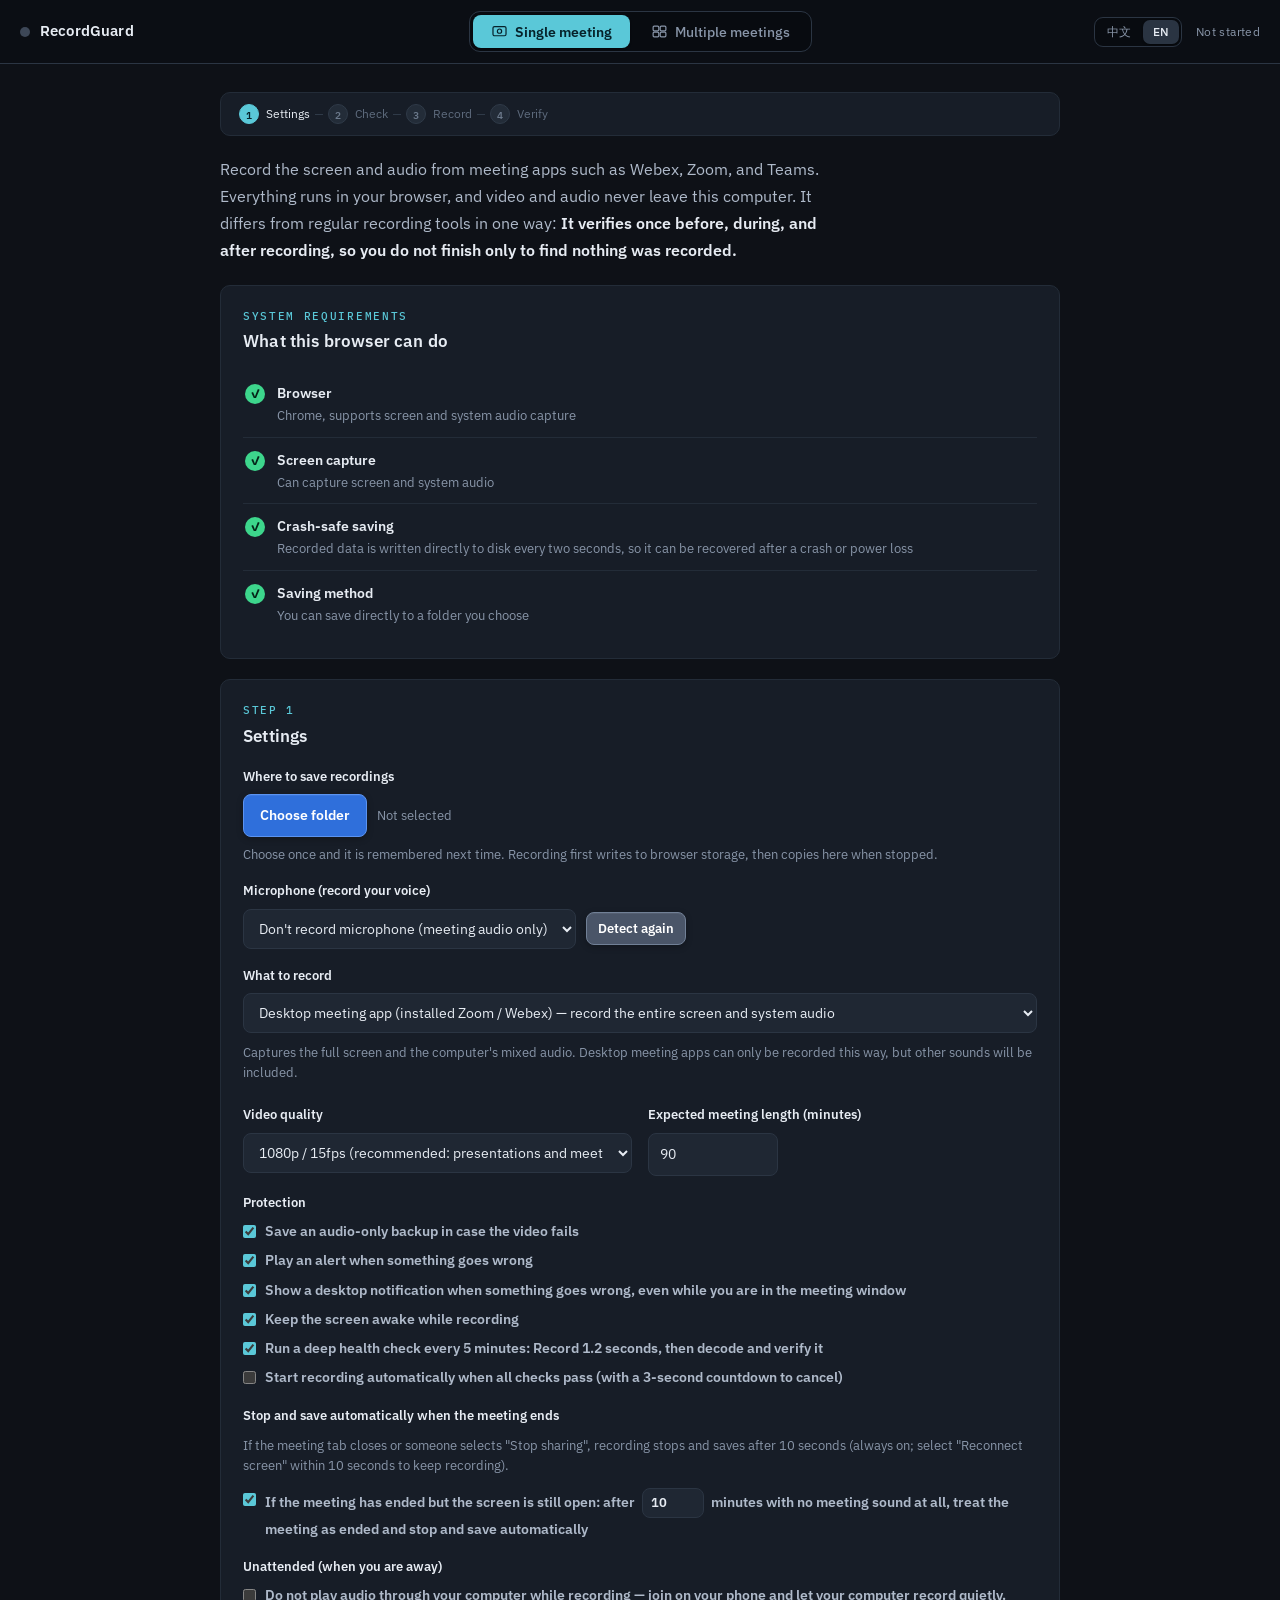
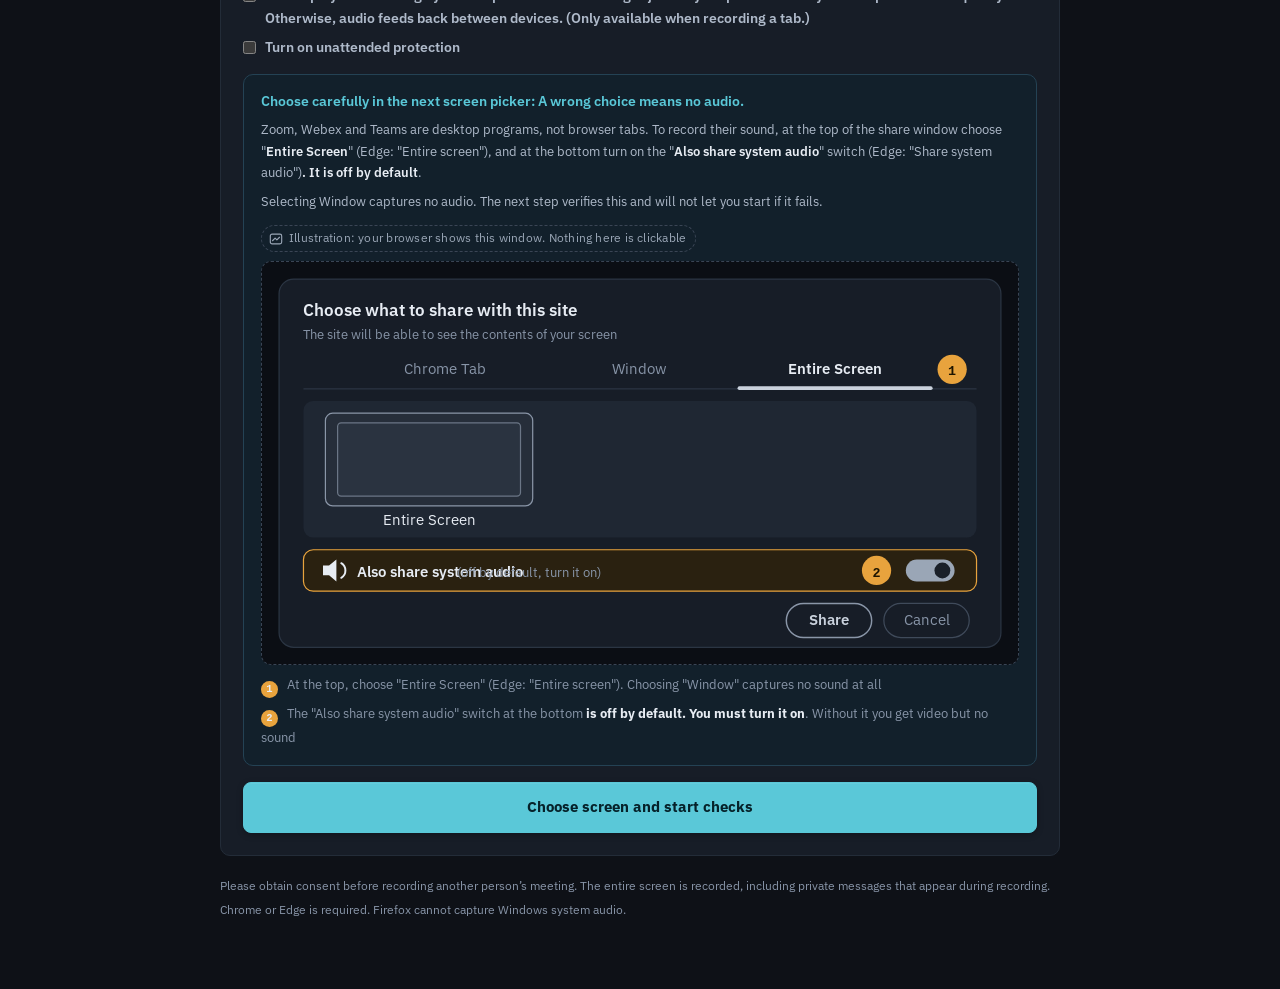
==== commit 3160d3f7: "教學示意圖改成黑白線稿＋「示意圖・這裡不能按」標籤，步驟編號改空心 使用者反映示意圖裡的「分享」按鈕跟真的按鈕一樣是青色，會以為可以按。 示意圖只留橘色編號標記，外框虛線、點了沒反應；步驟編號從青色實" ====
--- a/index.html
+++ b/index.html
@@ -166,6 +166,7 @@
          並把底部「<strong>分享系統音訊</strong>」（Edge 叫「共用系統音訊」）的開關<strong>打開——它預設是關的</strong>。</p>
       <p>選「視窗」抓不到任何聲音。下一步會實際驗證，沒過不讓你開始錄。</p>
       <figure class="illus">
+        <div class="illus-tag"><svg class="illus-ic" viewBox="0 0 16 16" aria-hidden="true"><rect x="1.5" y="2.5" width="13" height="11" rx="2"/><path d="M4 10l3-3 2 2 3-3"/></svg><span>示意圖・瀏覽器會跳出這個視窗，這裡不能按</span></div>
         <svg viewBox="0 0 620 330" role="img" aria-label="分享視窗示意圖：選上方的整個螢幕畫面，並把底部的分享系統音訊開關打開">
           <rect x="14" y="14" width="592" height="302" rx="12" class="dlg"/>
           <text x="34" y="44" class="t-title">選擇要與這個網站分享的內容</text>
@@ -207,6 +208,7 @@
       <p>這個模式拿到的聲音<strong>只有那個分頁的</strong>，不會混到電腦上其他聲音，
          逐字稿品質最好。下一步會實際驗證，音訊沒開不讓你開始錄。</p>
       <figure class="illus">
+        <div class="illus-tag"><svg class="illus-ic" viewBox="0 0 16 16" aria-hidden="true"><rect x="1.5" y="2.5" width="13" height="11" rx="2"/><path d="M4 10l3-3 2 2 3-3"/></svg><span>示意圖・瀏覽器會跳出這個視窗，這裡不能按</span></div>
         <svg viewBox="0 0 620 330" role="img" aria-label="分享視窗示意圖：選上方的 Chrome 分頁，確認底部的分享分頁音訊開關是開的">
           <rect x="14" y="14" width="592" height="302" rx="12" class="dlg"/>
           <text x="34" y="44" class="t-title">選擇要與這個網站分享的內容</text>
--- a/app.css
+++ b/app.css
@@ -180,29 +180,30 @@
 /* ───────── 按鈕 ─────────
  * 2026-10-02 使用者要求「可以按的按鈕要不同顏色、明顯一點」。原本一般按鈕是深灰底配深灰面板，看起來像標籤；
  * 而且按不下去的按鈕跟可以按的長得一模一樣（錄影中的「移除」被誤會成可以按）。現在分四種：
- *   主要動作 accent（青色實心）／一般按鈕（藍色實心＋亮藍框）／次要 ghost（亮框線）／停止 stop（紅色）
- *   按不下去的一律退成同一種扁平灰、游標變禁止，跟以上四種都分得開。
+ *   主要動作 accent（青色）／一般按鈕（亮藍）／次要 ghost（灰色實心，例如移除）／停止 stop（紅色）
+ *   按不下去的一律變成透明＋虛線框＋暗字、游標變禁止。
+ *   （第一版用深藍 #1D3A5C，在深色背景上跟原本差不多，使用者看不出來，改成亮藍）
  */
 .btn{
-  background:#1D3A5C; color:#E3EEFF;
-  border:1px solid #4A86C8; border-radius:8px;
+  background:#2F6FDB; color:#fff;
+  border:1px solid #5B93F0; border-radius:8px;
   padding:9px 16px; font:inherit; font-size:14px; font-weight:600;
   cursor:pointer; transition:border-color .12s, background .12s, box-shadow .12s;
   box-shadow:0 1px 0 rgba(255,255,255,.06) inset, 0 2px 6px rgba(0,0,0,.25);
 }
-.btn:hover{background:#25497A; border-color:#6AA6E8}
+.btn:hover{background:#3D80F0; border-color:#8DB6F7}
 .btn:active{transform:translateY(1px)}
 .btn.accent{background:var(--accent); border-color:var(--accent); color:var(--accent-ink); font-weight:700}
 .btn.accent:hover{background:#6FD5E3; border-color:#6FD5E3}
 .btn.stop{background:var(--fail); border-color:var(--fail); color:#fff; font-weight:700}
 .btn.stop:hover{background:#F0585D}
 .btn.amber{background:var(--warn); border-color:var(--warn); color:#1E1500; font-weight:700}
-.btn.ghost{background:transparent; color:var(--ink); border-color:#56677D; box-shadow:none; font-weight:500}
-.btn.ghost:hover{background:#222C39; border-color:#8395AD}
+.btn.ghost{background:#4A5568; color:#fff; border-color:#718096; font-weight:600}
+.btn.ghost:hover{background:#5A6578; border-color:#A0AEC0}
 a.btn{text-decoration:none; display:inline-block; text-align:center}
 /* 按不下去：不論原本是哪一種，都退成同一種扁平灰 */
 .btn:disabled,.btn.accent:disabled,.btn.stop:disabled,.btn.amber:disabled,.btn.ghost:disabled,.btn.danger-ghost:disabled{
-  background:#1A2029; border-color:#262E3A; color:#5A6576; box-shadow:none; cursor:not-allowed; transform:none}
+  background:transparent; border:1px dashed #333D4B; color:#566173; box-shadow:none; cursor:not-allowed; transform:none}
 .btn.lg{padding:12px 24px; font-size:15px}
 .btn.sm{padding:5px 11px; font-size:12.5px}
 
@@ -484,12 +485,12 @@
 .steps.numbered .step{padding-left:13px}
 .step .n{flex:none;width:22px;height:22px;border-radius:50%;display:grid;place-items:center;
   font-family:"IBM Plex Mono",Consolas,monospace;font-size:11px;font-weight:600;
-  background:var(--accent);color:var(--accent-ink);margin-top:1px}
+  background:transparent;color:var(--ink-mid);border:1.5px solid #4A5568;margin-top:1px}   /* 空心灰圈：不要像可以按的青色圓鈕 */
 .step.wide{grid-column:1/-1}
 
 /* Chrome 分享視窗示意圖 */
 .illus{margin:12px 0 2px;display:flex;flex-direction:column;gap:9px}
-.illus svg{width:100%;max-width:100%;height:auto;display:block;
+.illus > svg{width:100%;max-width:100%;height:auto;display:block;
   background:#0B0E14;border:1px solid var(--line);border-radius:10px}
 .illus figcaption{display:flex;flex-direction:column;gap:5px;font-size:12.5px;color:var(--ink-dim)}
 .illus figcaption b{color:var(--ink)}
@@ -642,3 +643,35 @@
 .sc-stress{font-size:11.5px;color:var(--ink-dim);background:#0B0E14;border:1px solid var(--line-soft);
   border-radius:8px;padding:8px 11px;overflow-x:auto;white-space:nowrap}
 .sc-fileline{font-size:12px;color:var(--ink-mid);padding:2px 0;word-break:break-all}
+
+/* 瀏覽器不支援時的說明（compat.js） */
+.panel.compat{border-color:var(--fail); background:#22161A}
+.panel.compat.soft{border-color:var(--warn); background:#241D10}
+.compat-row{display:flex; gap:14px; align-items:flex-start}
+.compat-ic{flex:none; width:28px; height:28px; border-radius:50%; display:grid; place-items:center;
+  background:var(--fail); color:#fff; font-weight:700; font-size:15px}
+.panel.compat.soft .compat-ic{background:var(--warn); color:#1E1500}
+.compat-txt h2{margin:2px 0 6px; font-size:17px}
+.compat-txt p{margin:0; font-size:14px; line-height:1.7; color:var(--ink-mid)}
+.compat-act{margin-top:12px}
+
+/* 教學裡的示意圖：2026-10-02 使用者反映示意圖裡的「分享」按鈕跟網頁上真的按鈕一樣是青色，會以為可以按。
+ * 示意圖一律改成黑白線稿，只有橘色編號標記保留顏色（代表「看這裡」）；外框虛線、上方標「示意圖・這裡不能按」，點了沒反應。
+ * 真的按鈕是亮藍／青色實心，兩者一眼分得開。 */
+.illus{position:relative}
+.illus > svg{border:1px dashed #3A4555; pointer-events:none; user-select:none}
+.illus-tag{display:inline-flex; align-items:center; gap:6px; align-self:flex-start;
+  font-size:11.5px; color:#9AA6B6; letter-spacing:.02em;
+  padding:3px 9px 3px 7px; border:1px dashed #3A4555; border-radius:999px; background:transparent}
+.illus-ic{width:14px; height:14px; fill:none; stroke:#9AA6B6; stroke-width:1.3; stroke-linecap:round; stroke-linejoin:round}
+.illus .t-tab.on{fill:#E7ECF3}
+.illus .ul{fill:#C9D1DC}
+.illus .row.on{fill:#262E3A; stroke:#8A96A8}
+.illus .tab.on{fill:#262E3A; stroke:#8A96A8}
+.illus .fav{fill:#6B7686}
+.illus .sw.on{fill:#9AA6B6}
+.illus .knob{fill:#1A2029}
+.illus .btn-go{fill:none; stroke:#8A96A8; stroke-width:1.2}
+.illus .t-go{fill:#C9D1DC; font-weight:600}
+.illus .btn-ghost{fill:none; stroke:#3F4A5A}
+.illus .screen-thumb{fill:#2A3340; stroke:#6B7686}
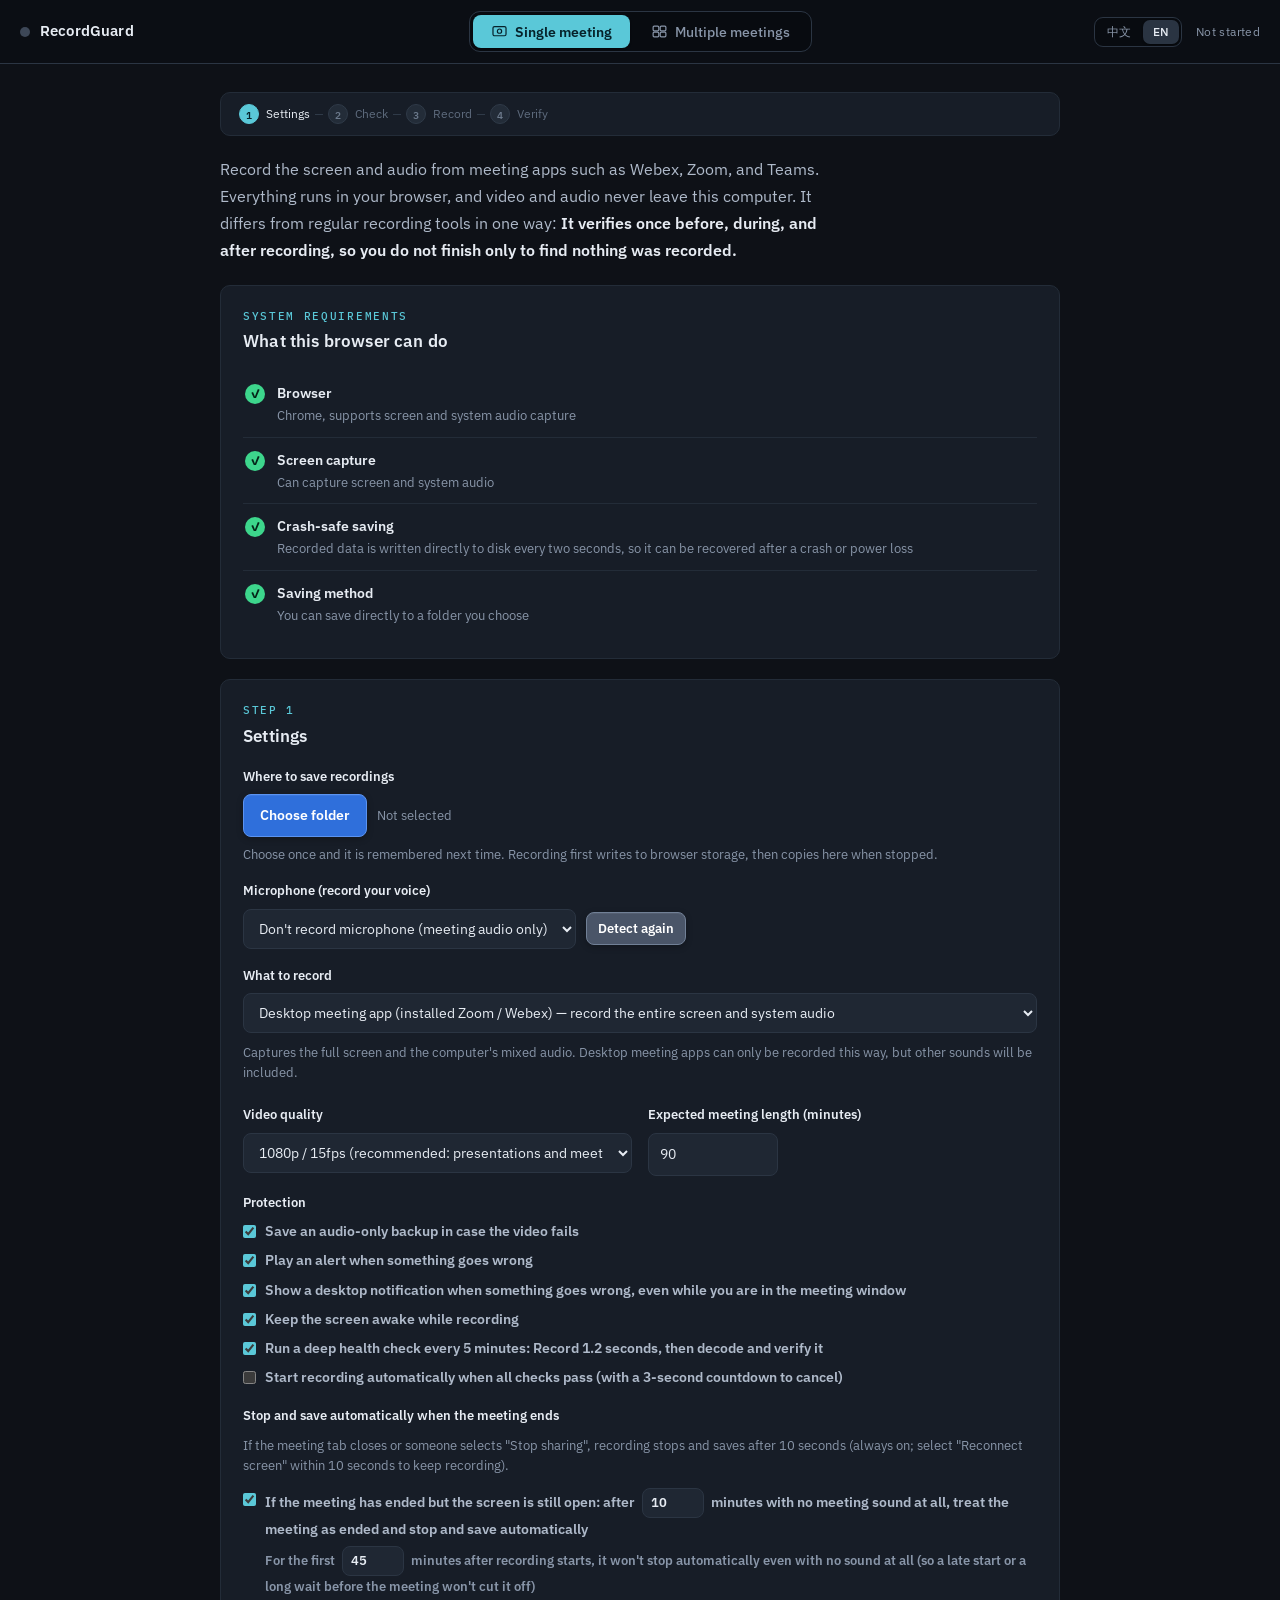
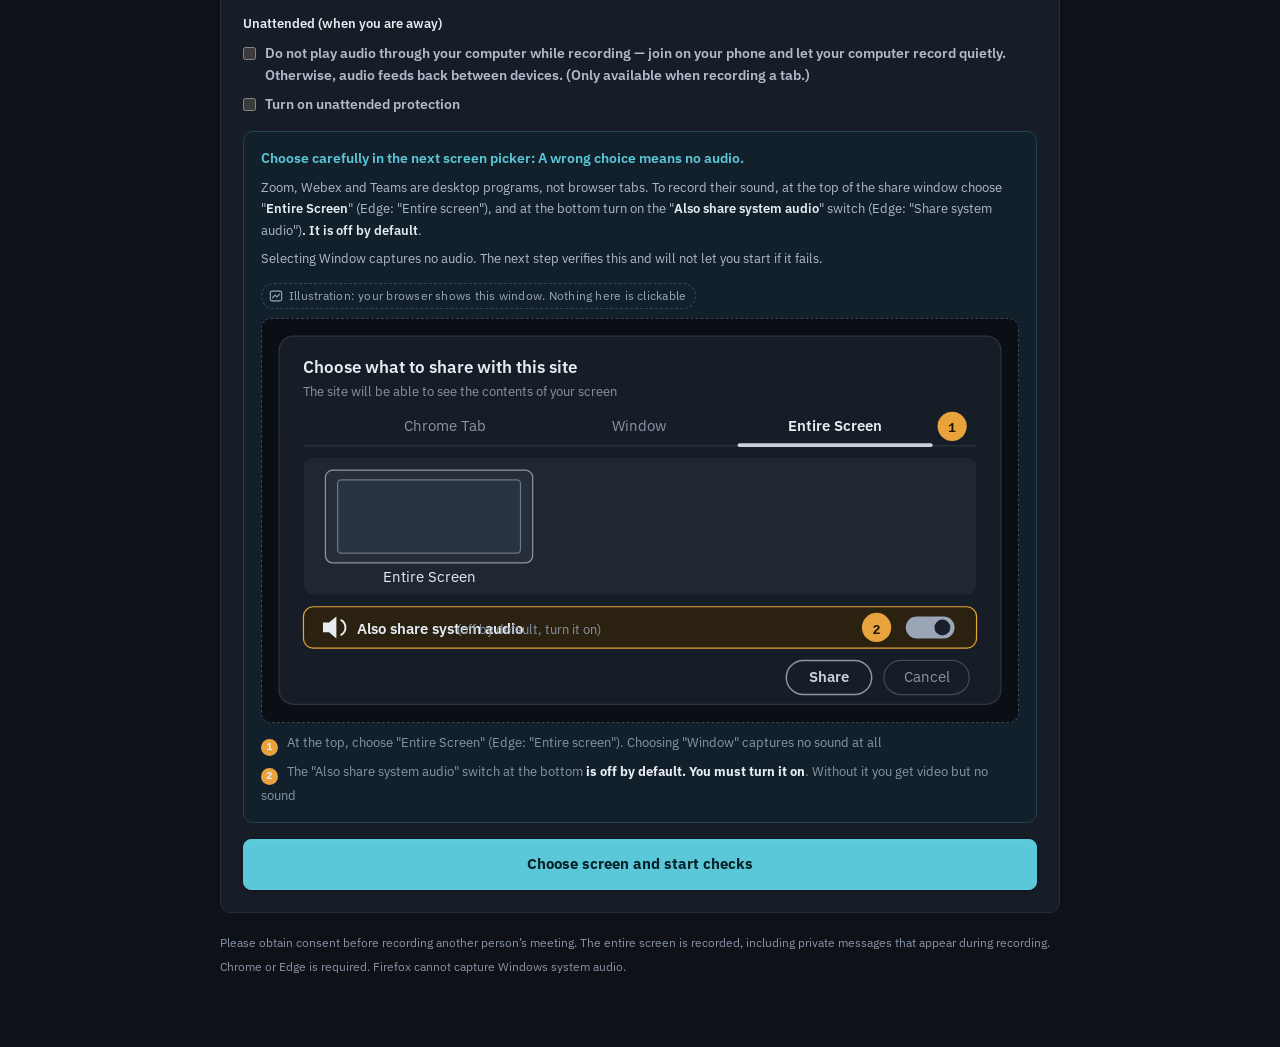
==== commit 9d322fc9: "靜音自動收檔加「開錄後保護期」（預設 45 分鐘內不因沒聲音停止） 使用者要求按下錄製後 45 分鐘內，就算沒有聲音也不要自動關閉：早會常提早入會、很久才開講。 - 單場與多場都加一個可調欄位「開錄後" ====
--- a/index.html
+++ b/index.html
@@ -145,7 +145,7 @@
     <div class="field">
       <span class="field-label">會議結束時自動停止並存檔</span>
       <p class="hint">會議分頁被關掉、或按了「停止共用」：10 秒後自動停止並存檔（一律開啟；10 秒內按「重新接上畫面」可以接著錄）。</p>
-      <label class="check" for="optAutoStopQuiet"><input type="checkbox" id="optAutoStopQuiet" checked><span>會議結束了但畫面還開著：連續 <input type="number" id="quietMin" value="10" min="3" max="120" step="1"> 分鐘完全沒有會議聲音，就判定會議結束，自動停止並存檔</span></label>
+      <label class="check" for="optAutoStopQuiet"><input type="checkbox" id="optAutoStopQuiet" checked><span>會議結束了但畫面還開著：連續 <input type="number" id="quietMin" value="10" min="3" max="120" step="1"> 分鐘完全沒有會議聲音，就判定會議結束，自動停止並存檔<br><span class="hint-inline">開錄後 <input type="number" id="quietGraceMin" value="45" min="0" max="240" step="5"> 分鐘內，就算完全沒有聲音也不會自動停止（會議晚開場、開場前等很久都不會被收掉）</span></span></label>
     </div>
 
     <div class="field">
--- a/app.css
+++ b/app.css
@@ -675,3 +675,49 @@
 .illus .t-go{fill:#C9D1DC; font-weight:600}
 .illus .btn-ghost{fill:none; stroke:#3F4A5A}
 .illus .screen-thumb{fill:#2A3340; stroke:#6B7686}
+
+/* ───────── 多場頁版面（2026-10-06 重排：場次放最上面，設定與教學收合） ───────── */
+.fold-panel{padding-top:0; padding-bottom:0}
+.fold > summary{list-style:none; cursor:pointer; display:flex; align-items:center; gap:12px; flex-wrap:wrap;
+  padding:16px 0}
+.fold > summary::-webkit-details-marker{display:none}
+.fold-title{font-weight:700; font-size:15px; color:var(--ink)}
+.fold-title::before{content:"▸"; display:inline-block; margin-right:8px; color:var(--ink-dim); transition:transform .15s}
+.fold[open] > summary .fold-title::before{transform:rotate(90deg)}
+.fold-sum{display:flex; flex-wrap:wrap; gap:4px 14px; font-size:12.5px; color:var(--ink-dim); flex:1; min-width:0}
+.fold-sum .warn{color:var(--warn); font-weight:600}
+.fold-sum .ok{color:var(--ok)}
+.fold-more{font-size:12.5px; color:#8DB6F7; text-decoration:underline; text-underline-offset:3px}
+.fold[open] .fold-more{display:none}
+.fold-body{padding-bottom:18px}
+.fold > summary:hover .fold-title{color:#fff}
+
+/* 場次區的三步流程 */
+.flow3{list-style:none; margin:4px 0 16px; padding:0; display:grid; grid-template-columns:repeat(3,1fr); gap:8px}
+.flow3 li{display:flex; gap:10px; align-items:flex-start; padding:10px 12px; border-radius:8px; background:var(--raise); font-size:13.5px}
+.flow3 b{flex:none; width:22px; height:22px; border-radius:50%; display:grid; place-items:center;
+  border:1.5px solid #4A5568; color:var(--ink-mid); font-size:12px; font-family:"IBM Plex Mono",Consolas,monospace}
+.flow3 i{font-style:normal; color:var(--ink-dim); font-size:12px}
+@media (max-width:640px){ .flow3{grid-template-columns:1fr} }
+
+/* 每一格的「下一步」提示 */
+.sc-guide{margin:8px 0 0; font-size:13px; color:var(--ink-mid); line-height:1.6}
+.sc-guide[data-state="failed"]{color:#FF9A9E}
+.sc-guide[data-state="ready"]{color:var(--ok)}
+.sc-guide[data-state="recording"]{color:var(--ink-mid)}
+
+/* 救援卡：全部都匯出過時縮成一行 */
+.panel.compact{border-color:var(--line); padding-top:12px; padding-bottom:12px}
+.panel.compact .panel-head, .panel.compact > .note{display:none}
+.compact-row{align-items:center; justify-content:space-between; gap:12px}
+.compact-row .note{flex:1; min-width:0}
+.fold-body{display:flex; flex-direction:column; gap:18px}
+@media (max-width:640px){
+  .flow3{gap:4px; margin-bottom:12px}
+  .flow3 li{padding:6px 10px; font-size:13px}
+  .flow3 i{display:none}
+  .flow3 br{display:none}
+}
+
+/* 句子裡的補充說明（靜音自動收檔的保護期） */
+.hint-inline{display:inline-block; margin-top:6px; font-size:12.5px; color:var(--ink-dim); line-height:1.7}
